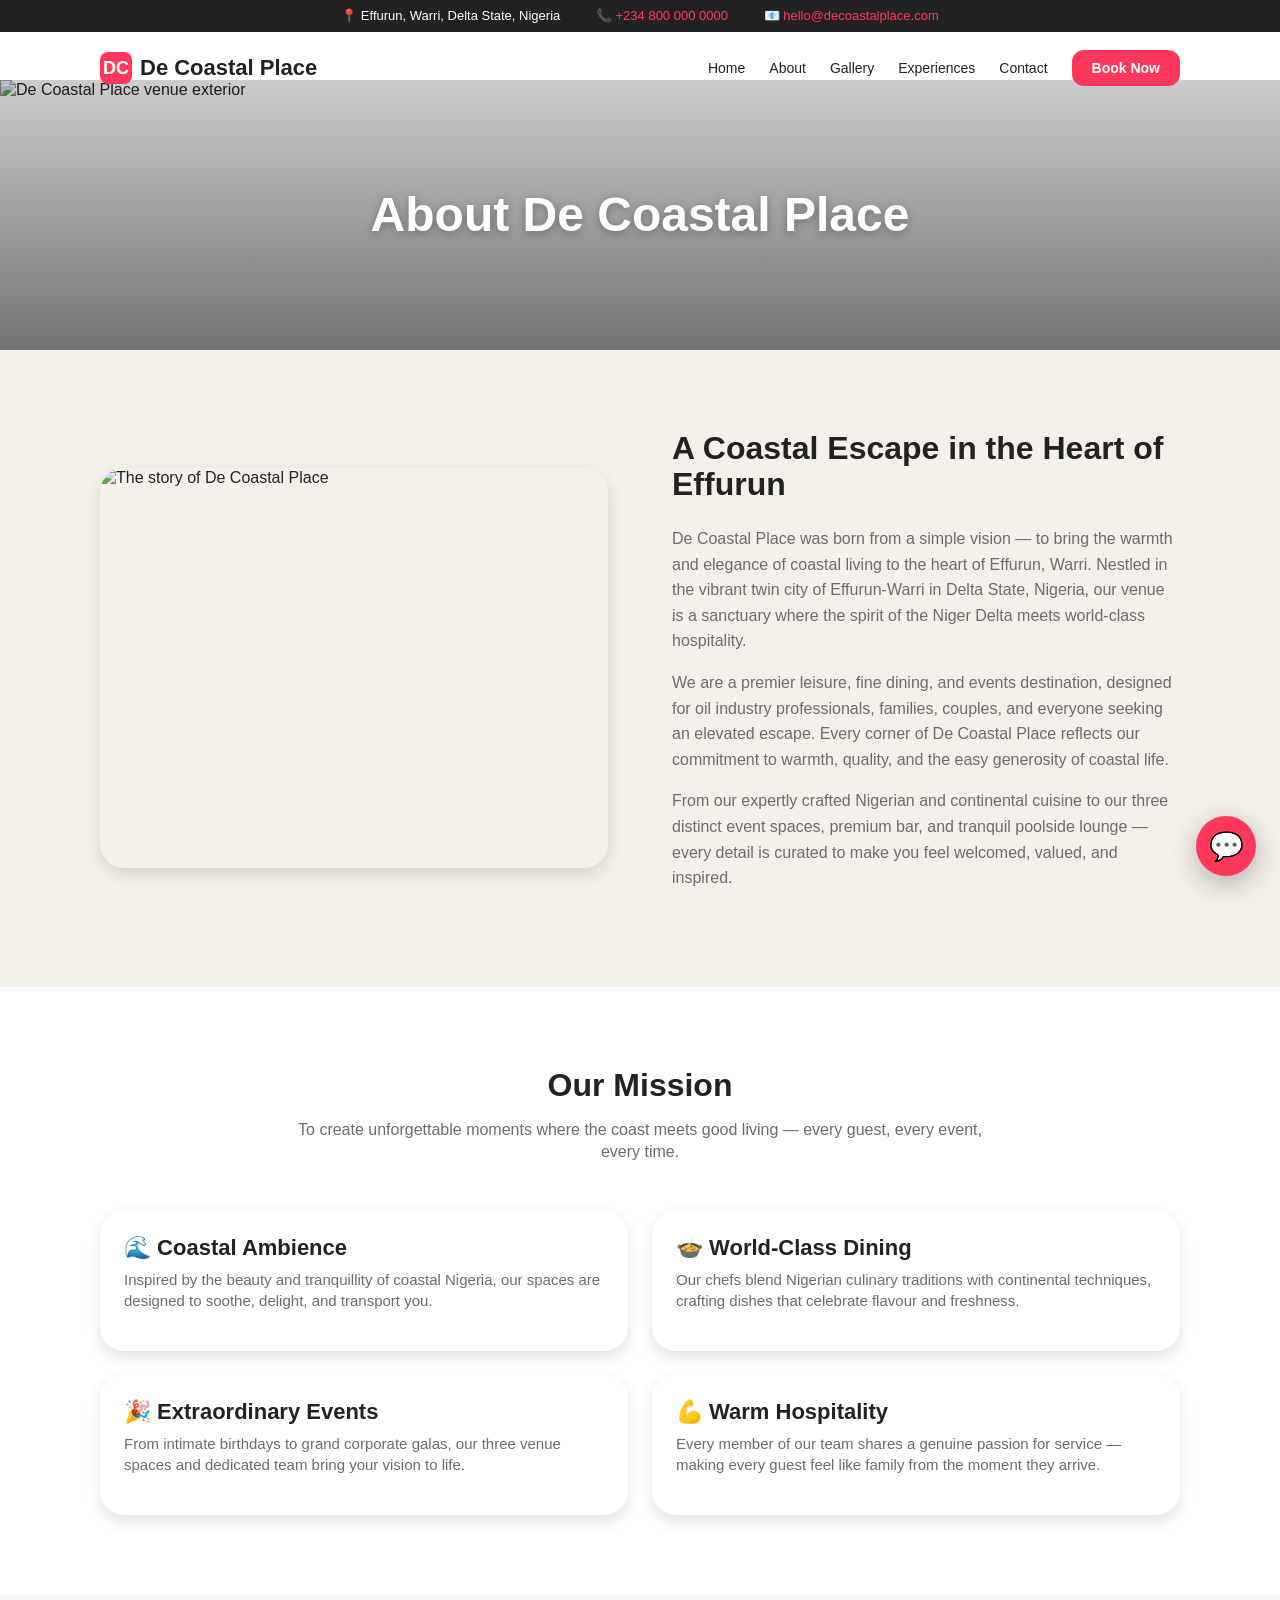
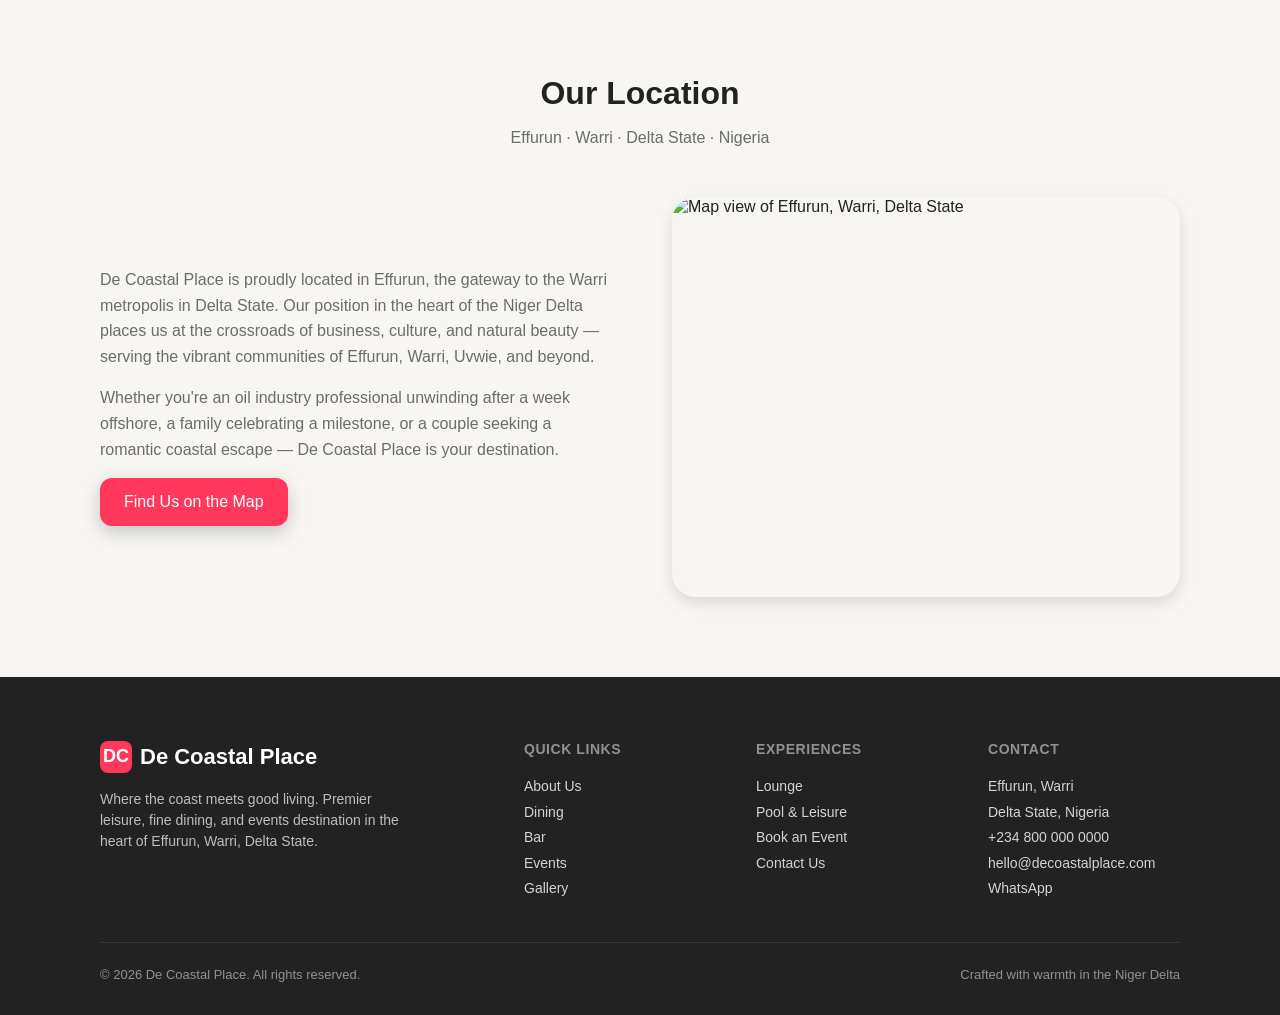
==== about.html @ 9b3f62c6 "Add De Coastal Place website" ====
<!DOCTYPE html>
<html lang="en">
<head>
  <meta charset="UTF-8">
  <meta name="viewport" content="width=device-width, initial-scale=1.0">
  <meta name="description" content="About De Coastal Place — A coastal escape in the heart of Effurun, Warri, Delta State, Nigeria. Premier leisure, fine dining, and events destination.">
  <title>About Us — De Coastal Place</title>
  <link rel="stylesheet" href="style.css">
</head>
<body>

  <!-- Top Contact Banner -->
  <div class="top-banner">
    <span>&#x1F4CD; Effurun, Warri, Delta State, Nigeria</span>
    <span>&#x1F4DE; <a href="tel:+2348000000000">+234 800 000 0000</a></span>
    <span>&#x1F4E7; <a href="mailto:hello@decoastalplace.com">hello@decoastalplace.com</a></span>
  </div>

  <!-- Navbar -->
  <nav class="navbar" aria-label="Main navigation">
    <div class="container">
      <a href="index.html" class="nav-logo">
        <span class="nav-logo-icon">DC</span>
        De Coastal Place
      </a>
      <button class="mobile-toggle" aria-label="Toggle navigation menu" aria-expanded="false">&#x2630;</button>
      <ul class="nav-links">
        <li><a href="index.html">Home</a></li>
        <li><a href="about.html" aria-current="page">About</a></li>
        <li><a href="gallery.html">Gallery</a></li>
        <li><a href="experiences.html">Experiences</a></li>
        <li><a href="contact.html">Contact</a></li>
        <li><a href="booking.html" class="nav-cta">Book Now</a></li>
      </ul>
    </div>
  </nav>

  <!-- Hero -->
  <section class="hero-inner" aria-label="About hero">
    <img src="images/about-hero.jpg" alt="De Coastal Place venue exterior" loading="lazy">
    <div class="hero-overlay">
      <h1 class="page-title">About De Coastal Place</h1>
    </div>
  </section>

  <!-- Story Section -->
  <section class="section section-hapuna">
    <div class="container">
      <div class="about-story">
        <div class="about-story-image">
          <img src="images/about-story.jpg" alt="The story of De Coastal Place" loading="lazy">
        </div>
        <div class="about-story-content">
          <h2 class="section-title">A Coastal Escape in the Heart of Effurun</h2>
          <p>De Coastal Place was born from a simple vision — to bring the warmth and elegance of coastal living to the heart of Effurun, Warri. Nestled in the vibrant twin city of Effurun-Warri in Delta State, Nigeria, our venue is a sanctuary where the spirit of the Niger Delta meets world-class hospitality.</p>
          <p>We are a premier leisure, fine dining, and events destination, designed for oil industry professionals, families, couples, and everyone seeking an elevated escape. Every corner of De Coastal Place reflects our commitment to warmth, quality, and the easy generosity of coastal life.</p>
          <p>From our expertly crafted Nigerian and continental cuisine to our three distinct event spaces, premium bar, and tranquil poolside lounge — every detail is curated to make you feel welcomed, valued, and inspired.</p>
        </div>
      </div>
    </div>
  </section>

  <!-- Mission Section -->
  <section class="section section-white">
    <div class="container">
      <div class="section-header">
        <h2 class="section-title">Our Mission</h2>
        <p class="subtitle">To create unforgettable moments where the coast meets good living — every guest, every event, every time.</p>
      </div>
      <div class="card-grid-2">
        <article class="card">
          <div class="card-body">
            <h3 class="card-title">&#x1F30A; Coastal Ambience</h3>
            <p>Inspired by the beauty and tranquillity of coastal Nigeria, our spaces are designed to soothe, delight, and transport you.</p>
          </div>
        </article>
        <article class="card">
          <div class="card-body">
            <h3 class="card-title">&#x1F372; World-Class Dining</h3>
            <p>Our chefs blend Nigerian culinary traditions with continental techniques, crafting dishes that celebrate flavour and freshness.</p>
          </div>
        </article>
        <article class="card">
          <div class="card-body">
            <h3 class="card-title">&#x1F389; Extraordinary Events</h3>
            <p>From intimate birthdays to grand corporate galas, our three venue spaces and dedicated team bring your vision to life.</p>
          </div>
        </article>
        <article class="card">
          <div class="card-body">
            <h3 class="card-title">&#x1F4AA; Warm Hospitality</h3>
            <p>Every member of our team shares a genuine passion for service — making every guest feel like family from the moment they arrive.</p>
          </div>
        </article>
      </div>
    </div>
  </section>

  <!-- Location Section -->
  <section class="section section-warm">
    <div class="container">
      <div class="section-header">
        <h2 class="section-title">Our Location</h2>
        <p class="subtitle">Effurun · Warri · Delta State · Nigeria</p>
      </div>
      <div class="about-story" style="grid-template-columns:1fr 1fr;">
        <div class="about-story-content">
          <p>De Coastal Place is proudly located in Effurun, the gateway to the Warri metropolis in Delta State. Our position in the heart of the Niger Delta places us at the crossroads of business, culture, and natural beauty — serving the vibrant communities of Effurun, Warri, Uvwie, and beyond.</p>
          <p>Whether you're an oil industry professional unwinding after a week offshore, a family celebrating a milestone, or a couple seeking a romantic coastal escape — De Coastal Place is your destination.</p>
          <a href="contact.html" class="button-primary">Find Us on the Map</a>
        </div>
        <div class="about-story-image">
          <img src="images/location.jpg" alt="Map view of Effurun, Warri, Delta State" loading="lazy">
        </div>
      </div>
    </div>
  </section>

  <!-- WhatsApp Floating Button -->
  <a href="https://wa.me/2348000000000?text=Hello%20De%20Coastal%20Place!%20I%27d%20like%20to%20make%20an%20enquiry." class="whatsapp-float" target="_blank" rel="noopener noreferrer" aria-label="Contact us on WhatsApp">
    &#x1F4AC;
  </a>

  <!-- Footer -->
  <footer class="footer" aria-label="Site footer">
    <div class="container">
      <div class="footer-grid">
        <div class="footer-brand">
          <div class="nav-logo">
            <span class="nav-logo-icon">DC</span>
            De Coastal Place
          </div>
          <p>Where the coast meets good living. Premier leisure, fine dining, and events destination in the heart of Effurun, Warri, Delta State.</p>
        </div>
        <div class="footer-links">
          <h4>Quick Links</h4>
          <a href="about.html">About Us</a>
          <a href="dining.html">Dining</a>
          <a href="bar.html">Bar</a>
          <a href="events.html">Events</a>
          <a href="gallery.html">Gallery</a>
        </div>
        <div class="footer-links">
          <h4>Experiences</h4>
          <a href="lounge.html">Lounge</a>
          <a href="pool.html">Pool & Leisure</a>
          <a href="booking.html">Book an Event</a>
          <a href="contact.html">Contact Us</a>
        </div>
        <div class="footer-links">
          <h4>Contact</h4>
          <a href="https://maps.google.com/?q=Effurun+Warri+Delta+State+Nigeria" target="_blank" rel="noopener noreferrer">Effurun, Warri</a>
          <a href="https://maps.google.com/?q=Delta+State+Nigeria" target="_blank" rel="noopener noreferrer">Delta State, Nigeria</a>
          <a href="tel:+2348000000000">+234 800 000 0000</a>
          <a href="mailto:hello@decoastalplace.com">hello@decoastalplace.com</a>
          <a href="https://wa.me/2348000000000" target="_blank" rel="noopener noreferrer">WhatsApp</a>
        </div>
      </div>
      <div class="footer-bottom">
        <p>&copy; 2026 De Coastal Place. All rights reserved.</p>
        <p>Crafted with warmth in the Niger Delta</p>
      </div>
    </div>
  </footer>

  <script src="script.js"></script>
</body>
</html>
---- style.css ----
/* ============================================================
   De Coastal Place — Shared Stylesheet
   Source of truth: DESIGN.md (Airbnb Design System)
   ============================================================ */

/* ----- Custom Properties (All DESIGN.md Tokens) ----- */
:root {
  /* Palette — Core Foundation */
  --palette-white: #FFFFFF;
  --palette-faint: #F7F7F7;
  --palette-capiz: #F7F6F2;
  --palette-hapuna: #F5F1EA;
  --palette-hof: #222222;

  /* Palette — Neutral Scale */
  --palette-grey0: #FFFFFF;
  --palette-grey100: #F7F7F7;
  --palette-grey200: #F2F2F2;
  --palette-grey300: #EBEBEB;
  --palette-grey400: #DDDDDD;
  --palette-grey500: #C1C1C1;
  --palette-grey600: #8C8C8C;
  --palette-grey700: #6C6C6C;
  --palette-grey800: #515151;
  --palette-grey900: #3F3F3F;
  --palette-grey1000: #222222;
  --palette-grey1100: #000000;

  /* Palette — Brand & Product Accent */
  --palette-rausch: #FF385C;
  --palette-product-rausch: #E00B41;
  --palette-rausch-start: #E61E4D;
  --palette-rausch-mid: #E31C5F;
  --palette-rausch-end: #D70466;
  --palette-plus: #92174D;
  --palette-luxe: #460479;

  /* Palette — Semantic Utility */
  --palette-blue600: #318CF7;
  --palette-mykonou5: #428BFF;
  --palette-ondo: #E07912;
  --palette-green600: #12A139;
  --palette-spruce: #008A05;
  --palette-arches: #C13515;

  /* Palette — Text Roles */
  --palette-text-primary: var(--palette-grey1000);
  --palette-text-secondary: var(--palette-grey700);

  /* Material / Glass Surfaces */
  --material-extra-thin: rgba(218,218,218,0.40);
  --material-thin: rgba(240,240,240,0.50);
  --material-regular: rgba(250,250,250,0.72);
  --material-thick: rgba(240,240,240,0.86);
  --material-extra-thick: rgba(255,255,255,0.925);

  /* Typography */
  --font-sans: 'Airbnb Cereal VF', 'Circular', -apple-system, BlinkMacSystemFont,
               'Roboto', 'Helvetica Neue', Arial, sans-serif;
  --font-mono: 'SF Mono', 'JetBrains Mono', 'Roboto Mono', Menlo, monospace;
  --tracking-normal: normal;
  --tracking-wide: 0.04em;

  /* Spacing — Micro */
  --spacing-micro2px: 2px;
  --spacing-micro4px: 4px;
  --spacing-micro8px: 8px;
  --spacing-micro12px: 12px;
  --spacing-micro16px: 16px;
  --spacing-micro24px: 24px;
  --spacing-micro32px: 32px;

  /* Spacing — Macro */
  --spacing-macro16px: 16px;
  --spacing-macro24px: 24px;
  --spacing-macro32px: 32px;
  --spacing-macro40px: 40px;
  --spacing-macro48px: 48px;
  --spacing-macro64px: 64px;
  --spacing-macro80px: 80px;

  /* Elevation / Shadows */
  --elevation-high: 0 8px 28px rgba(0, 0, 0, 0.28);
  --elevation-primary: 0 6px 20px rgba(0, 0, 0, 0.20);
  --elevation-secondary: 0 6px 16px rgba(0, 0, 0, 0.12);
  --elevation-tertiary: 0 2px 4px rgba(0, 0, 0, 0.18);
  --elevation-soft-border: 1px solid rgba(0, 0, 0, 0.04);

  /* Border Radii */
  --radius-sm: 8px;
  --radius-md: 12px;
  --radius-lg: 24px;
  --radius-pill: 999px;
}

/* ----- Reset & Base ----- */
*,
*::before,
*::after {
  margin: 0;
  padding: 0;
  box-sizing: border-box;
}

html {
  scroll-behavior: smooth;
  -webkit-font-smoothing: antialiased;
  -moz-osx-font-smoothing: grayscale;
}

body {
  font-family: var(--font-sans);
  font-size: 16px;
  font-weight: 400;
  line-height: 1.25;
  color: var(--palette-text-primary);
  background: var(--palette-white);
  padding-top: 80px;
}

img {
  max-width: 100%;
  height: auto;
  display: block;
}

a {
  color: inherit;
  text-decoration: none;
}

ul {
  list-style: none;
}

/* ----- Typography ----- */
.hero-display {
  font-size: 72px;
  font-weight: 600;
  line-height: 1.03;
  letter-spacing: 0;
  color: var(--palette-grey1000);
}

.large-display {
  font-size: 60px;
  font-weight: 600;
  line-height: 1.13;
  letter-spacing: 0;
  color: var(--palette-grey1000);
}

.page-title {
  font-size: 48px;
  font-weight: 600;
  line-height: 1.125;
  letter-spacing: 0;
  color: var(--palette-grey1000);
}

.section-title {
  font-size: 32px;
  font-weight: 600;
  line-height: 1.125;
  letter-spacing: 0;
  color: var(--palette-grey1000);
}

.card-title {
  font-size: 22px;
  font-weight: 600;
  line-height: 1.18;
  letter-spacing: 0;
  color: var(--palette-grey1000);
}

.title-medium {
  font-size: 18px;
  font-weight: 500;
  line-height: 1.33;
  letter-spacing: 0;
  color: var(--palette-grey1000);
}

.subtitle {
  font-size: 16px;
  font-weight: 400;
  line-height: 1.375;
  letter-spacing: 0;
  color: var(--palette-grey900);
}

.body-text {
  font-size: 16px;
  font-weight: 400;
  line-height: 1.25;
  letter-spacing: 0;
  color: var(--palette-text-primary);
}

.small-body {
  font-size: 14px;
  font-weight: 400;
  line-height: 1.125;
  letter-spacing: 0;
  color: var(--palette-text-secondary);
}

.caption {
  font-size: 12px;
  font-weight: 400;
  line-height: 1;
  letter-spacing: 0;
  color: var(--palette-grey600);
}

.label {
  font-size: 14px;
  font-weight: 600;
  line-height: 1.125;
  letter-spacing: var(--tracking-wide);
  color: var(--palette-grey1000);
}

/* ----- Container ----- */
.container {
  max-width: 1128px;
  margin: 0 auto;
  padding: 0 var(--spacing-macro24px);
}

/* ----- Top Contact Banner ----- */
.top-banner {
  position: fixed;
  top: 0;
  left: 0;
  right: 0;
  z-index: 1001;
  background: var(--palette-hof);
  color: var(--palette-white);
  font-size: 13px;
  padding: 8px 0;
  text-align: center;
}

.top-banner a {
  color: var(--palette-rausch);
  font-weight: 500;
}

.top-banner span {
  margin: 0 var(--spacing-micro16px);
}

/* ----- Floating Navbar ----- */
.navbar {
  position: fixed;
  top: 36px;
  left: 0;
  right: 0;
  z-index: 1000;
  padding: var(--spacing-micro16px) 0;
  transition: background 0.3s ease, box-shadow 0.3s ease;
}

.navbar.scrolled {
  background: var(--material-extra-thick);
  backdrop-filter: blur(16px) saturate(1.6);
  -webkit-backdrop-filter: blur(16px) saturate(1.6);
  box-shadow: var(--elevation-high);
  border-bottom: var(--elevation-soft-border);
}

.navbar .container {
  display: flex;
  align-items: center;
  justify-content: space-between;
}

.nav-logo {
  font-size: 22px;
  font-weight: 600;
  color: var(--palette-hof);
  display: flex;
  align-items: center;
  gap: var(--spacing-micro8px);
}

.nav-logo-icon {
  width: 32px;
  height: 32px;
  background: var(--palette-rausch);
  border-radius: var(--radius-sm);
  display: flex;
  align-items: center;
  justify-content: center;
  color: var(--palette-white);
  font-size: 18px;
  font-weight: 700;
}

.nav-links {
  display: flex;
  align-items: center;
  gap: var(--spacing-micro24px);
}

.nav-links a {
  font-size: 14px;
  font-weight: 500;
  color: var(--palette-text-primary);
  transition: color 0.2s ease;
  position: relative;
}

.nav-links a::after {
  content: '';
  position: absolute;
  bottom: -4px;
  left: 0;
  width: 0;
  height: 2px;
  background: var(--palette-rausch);
  transition: width 0.2s ease;
}

.nav-links a:hover {
  color: var(--palette-rausch);
}

.nav-links a:hover::after {
  width: 100%;
}

.nav-cta {
  background: var(--palette-rausch) !important;
  color: var(--palette-white) !important;
  padding: 10px 20px;
  border-radius: var(--radius-md);
  font-weight: 600 !important;
  transition: background 0.2s ease, transform 0.1s ease !important;
}

.nav-cta:hover {
  background: var(--palette-product-rausch) !important;
  transform: scale(0.98);
}

.nav-cta::after {
  display: none !important;
}

.mobile-toggle {
  display: none;
  background: none;
  border: none;
  font-size: 28px;
  color: var(--palette-hof);
  cursor: pointer;
  padding: var(--spacing-micro8px);
}

/* ----- Buttons ----- */
.button-primary {
  display: inline-flex;
  align-items: center;
  justify-content: center;
  background: var(--palette-rausch);
  color: var(--palette-white);
  border: none;
  border-radius: var(--radius-md);
  min-height: 48px;
  padding: 14px 24px;
  font-size: 16px;
  font-weight: 500;
  font-family: var(--font-sans);
  cursor: pointer;
  box-shadow: var(--elevation-primary);
  transition: transform 100ms ease, box-shadow 200ms ease, background 200ms ease;
  text-align: center;
}

.button-primary:hover {
  background: var(--palette-product-rausch);
  box-shadow: var(--elevation-high);
}

.button-primary:active {
  transform: scale(0.98);
}

.button-primary:focus-visible {
  outline: none;
  box-shadow: 0 0 0 2px var(--palette-white), 0 0 0 4px var(--palette-hof);
}

.button-secondary {
  display: inline-flex;
  align-items: center;
  justify-content: center;
  background: var(--palette-white);
  color: var(--palette-hof);
  border: 1px solid var(--palette-grey400);
  border-radius: var(--radius-md);
  min-height: 48px;
  padding: 14px 24px;
  font-size: 16px;
  font-weight: 500;
  font-family: var(--font-sans);
  cursor: pointer;
  transition: background 0.2s ease, border-color 0.2s ease;
  text-align: center;
}

.button-secondary:hover {
  background: var(--palette-faint);
  border-color: var(--palette-hof);
}

/* ----- Hero Section (Home) ----- */
.hero-home {
  position: relative;
  width: 100%;
  height: 100vh;
  overflow: hidden;
}

.hero-video {
  position: absolute;
  top: 0;
  left: 0;
  width: 100%;
  height: 100%;
  object-fit: cover;
}

.hero-slider {
  position: absolute;
  top: 0;
  left: 0;
  width: 100%;
  height: 100%;
}

.hero-slide {
  position: absolute;
  top: 0;
  left: 0;
  width: 100%;
  height: 100%;
  background-size: cover;
  background-position: center;
  opacity: 0;
  transition: opacity 1.5s ease, transform 8s ease;
  transform: scale(1);
}

.hero-slide.active {
  opacity: 1;
  transform: scale(1.05);
}

.hero-overlay {
  position: absolute;
  top: 0;
  left: 0;
  width: 100%;
  height: 100%;
  background: linear-gradient(
    to bottom,
    rgba(0, 0, 0, 0.15) 0%,
    rgba(0, 0, 0, 0.45) 100%
  );
  display: flex;
  flex-direction: column;
  align-items: center;
  justify-content: center;
  text-align: center;
  padding: var(--spacing-macro48px);
}

.hero-overlay .hero-display {
  color: var(--palette-white);
  max-width: 900px;
  margin-bottom: var(--spacing-macro24px);
  text-shadow: 0 2px 8px rgba(0, 0, 0, 0.3);
}

.hero-overlay .subtitle {
  color: rgba(255, 255, 255, 0.9);
  font-size: 20px;
  margin-bottom: var(--spacing-macro40px);
  max-width: 600px;
}

.hero-buttons {
  display: flex;
  gap: var(--spacing-micro16px);
  flex-wrap: wrap;
  justify-content: center;
}

/* ----- Inner Page Hero ----- */
.hero-inner {
  position: relative;
  width: 100%;
  height: 30vh;
  min-height: 240px;
  overflow: hidden;
  display: flex;
  align-items: center;
  justify-content: center;
}

.hero-inner img {
  position: absolute;
  top: 0;
  left: 0;
  width: 100%;
  height: 100%;
  object-fit: cover;
}

.hero-inner .hero-overlay {
  background: linear-gradient(
    to bottom,
    rgba(0, 0, 0, 0.2) 0%,
    rgba(0, 0, 0, 0.55) 100%
  );
}

.hero-inner .page-title {
  color: var(--palette-white);
  text-shadow: 0 2px 8px rgba(0, 0, 0, 0.3);
}

/* ----- Section ----- */
.section {
  padding: var(--spacing-macro80px) 0;
}

.section-warm {
  background: var(--palette-capiz);
}

.section-hapuna {
  background: var(--palette-hapuna);
}

.section-white {
  background: var(--palette-white);
}

.section-header {
  text-align: center;
  max-width: 720px;
  margin: 0 auto var(--spacing-macro48px);
}

.section-header .subtitle {
  margin-top: var(--spacing-micro16px);
  color: var(--palette-text-secondary);
}

/* ----- Stats Bar ----- */
.stats-bar {
  background: var(--palette-capiz);
  padding: var(--spacing-macro48px) 0;
}

.stats-grid {
  display: grid;
  grid-template-columns: repeat(4, 1fr);
  gap: var(--spacing-macro32px);
  text-align: center;
}

.stat-item {
  padding: var(--spacing-micro24px);
}

.stat-number {
  font-size: 42px;
  font-weight: 600;
  color: var(--palette-rausch);
  line-height: 1.1;
  margin-bottom: var(--spacing-micro8px);
}

.stat-label {
  font-size: 15px;
  color: var(--palette-text-secondary);
  font-weight: 400;
}

/* ----- Cards ----- */
.card {
  background: var(--palette-white);
  border-radius: var(--radius-lg);
  overflow: hidden;
  box-shadow: var(--elevation-secondary);
  transition: transform 0.3s ease, box-shadow 0.3s ease;
}

.card:hover {
  transform: translateY(-4px);
  box-shadow: var(--elevation-high);
}

.card-media {
  width: 100%;
  aspect-ratio: 16 / 10;
  object-fit: cover;
  border-radius: var(--radius-lg);
}

.card-body {
  padding: var(--spacing-micro24px);
}

.card-body .card-title {
  margin-bottom: var(--spacing-micro8px);
}

.card-body p {
  color: var(--palette-text-secondary);
  font-size: 15px;
  line-height: 1.4;
  margin-bottom: var(--spacing-micro16px);
}

/* ----- Card Grid ----- */
.card-grid {
  display: grid;
  grid-template-columns: repeat(3, 1fr);
  gap: var(--spacing-macro24px);
}

.card-grid-2 {
  display: grid;
  grid-template-columns: repeat(2, 1fr);
  gap: var(--spacing-macro24px);
}

/* ----- Inputs ----- */
.input {
  background: var(--palette-white);
  color: var(--palette-hof);
  border: 1px solid var(--palette-grey400);
  border-radius: var(--radius-md);
  padding: 14px 16px;
  font-size: 16px;
  font-family: var(--font-sans);
  width: 100%;
  transition: border-color 0.2s ease, box-shadow 0.2s ease;
}

.input:focus {
  outline: none;
  border-color: var(--palette-hof);
  box-shadow: 0 0 0 1px var(--palette-hof);
}

.input::placeholder {
  color: var(--palette-grey600);
}

textarea.input {
  min-height: 120px;
  resize: vertical;
}

/* ----- Search Shell ----- */
.search-shell {
  background: var(--material-extra-thick);
  backdrop-filter: blur(16px) saturate(1.6);
  -webkit-backdrop-filter: blur(16px) saturate(1.6);
  border-radius: var(--radius-pill);
  box-shadow: var(--elevation-high);
  border: var(--elevation-soft-border);
  padding: var(--spacing-micro8px);
  display: inline-flex;
  align-items: center;
}

.search-chip {
  border-radius: var(--radius-pill);
  padding: 12px 16px;
  font-size: 14px;
  font-weight: 500;
  color: var(--palette-text-primary);
  cursor: pointer;
  transition: background 0.2s ease;
}

.search-chip:hover {
  background: var(--palette-grey100);
}

/* ----- WhatsApp Floating Button ----- */
.whatsapp-float {
  position: fixed;
  bottom: 24px;
  right: 24px;
  z-index: 999;
  background: var(--palette-rausch);
  color: var(--palette-white);
  width: 60px;
  height: 60px;
  border-radius: var(--radius-pill);
  display: flex;
  align-items: center;
  justify-content: center;
  box-shadow: var(--elevation-high);
  transition: transform 0.2s ease, background 0.2s ease;
  font-size: 28px;
}

.whatsapp-float:hover {
  background: var(--palette-product-rausch);
  transform: scale(1.05);
}

/* ----- Footer ----- */
.footer {
  background: var(--palette-hof);
  color: var(--palette-white);
  padding: var(--spacing-macro64px) 0 var(--spacing-macro32px);
}

.footer-grid {
  display: grid;
  grid-template-columns: 2fr 1fr 1fr 1fr;
  gap: var(--spacing-macro40px);
  margin-bottom: var(--spacing-macro40px);
}

.footer-brand .nav-logo {
  color: var(--palette-white);
  margin-bottom: var(--spacing-micro16px);
}

.footer-brand p {
  color: rgba(255, 255, 255, 0.7);
  font-size: 14px;
  line-height: 1.5;
  max-width: 320px;
}

.footer h4 {
  font-size: 14px;
  font-weight: 600;
  letter-spacing: var(--tracking-wide);
  text-transform: uppercase;
  margin-bottom: var(--spacing-micro16px);
  color: rgba(255, 255, 255, 0.5);
}

.footer-links a {
  display: block;
  color: rgba(255, 255, 255, 0.8);
  font-size: 14px;
  padding: 4px 0;
  transition: color 0.2s ease;
}

.footer-links a:hover {
  color: var(--palette-rausch);
}

.footer-bottom {
  border-top: 1px solid rgba(255, 255, 255, 0.1);
  padding-top: var(--spacing-macro24px);
  display: flex;
  justify-content: space-between;
  align-items: center;
  flex-wrap: wrap;
  gap: var(--spacing-micro16px);
}

.footer-bottom p {
  font-size: 13px;
  color: rgba(255, 255, 255, 0.5);
}

.footer-bottom a {
  color: rgba(255, 255, 255, 0.6);
  font-size: 13px;
  transition: color 0.2s ease;
}

.footer-bottom a:hover {
  color: var(--palette-rausch);
}

/* ----- About Page Specific ----- */
.about-story {
  display: grid;
  grid-template-columns: 1fr 1fr;
  gap: var(--spacing-macro64px);
  align-items: center;
}

.about-story-image {
  border-radius: var(--radius-lg);
  overflow: hidden;
  box-shadow: var(--elevation-secondary);
}

.about-story-image img {
  width: 100%;
  height: 400px;
  object-fit: cover;
}

.about-story-content .section-title {
  margin-bottom: var(--spacing-micro24px);
}

.about-story-content p {
  color: var(--palette-text-secondary);
  font-size: 16px;
  line-height: 1.6;
  margin-bottom: var(--spacing-micro16px);
}

/* ----- Sub Nav for Inner Pages ----- */
.sub-nav {
  background: var(--palette-white);
  border-bottom: 1px solid var(--palette-grey300);
  padding: var(--spacing-micro16px) 0;
}

.sub-nav-links {
  display: flex;
  gap: var(--spacing-micro24px);
  justify-content: center;
  flex-wrap: wrap;
}

.sub-nav-links a {
  font-size: 14px;
  font-weight: 500;
  color: var(--palette-text-secondary);
  padding: 4px 0;
  border-bottom: 2px solid transparent;
  transition: color 0.2s ease, border-color 0.2s ease;
}

.sub-nav-links a:hover,
.sub-nav-links a.active {
  color: var(--palette-hof);
  border-bottom-color: var(--palette-rausch);
}

/* ----- Contact Page ----- */
.contact-grid {
  display: grid;
  grid-template-columns: 1fr 1fr;
  gap: var(--spacing-macro64px);
  align-items: start;
}

.contact-form-section .section-title {
  margin-bottom: var(--spacing-micro8px);
}

.contact-form-section .subtitle {
  margin-bottom: var(--spacing-macro32px);
  display: block;
}

.contact-form {
  display: flex;
  flex-direction: column;
  gap: var(--spacing-micro16px);
}

.contact-form .input-group {
  display: flex;
  flex-direction: column;
  gap: var(--spacing-micro8px);
}

.contact-form .input-group label {
  font-size: 14px;
  font-weight: 500;
  color: var(--palette-hof);
}

.contact-form .button-primary {
  width: 100%;
  margin-top: var(--spacing-micro8px);
}

.venue-info {
  background: var(--palette-capiz);
  border-radius: var(--radius-lg);
  padding: var(--spacing-macro40px);
}

.venue-info h3 {
  margin-bottom: var(--spacing-micro24px);
}

.venue-info-item {
  display: flex;
  gap: var(--spacing-micro16px);
  margin-bottom: var(--spacing-micro24px);
  align-items: flex-start;
}

.venue-info-icon {
  width: 44px;
  height: 44px;
  min-width: 44px;
  background: var(--palette-white);
  border-radius: var(--radius-md);
  display: flex;
  align-items: center;
  justify-content: center;
  font-size: 18px;
  box-shadow: var(--elevation-tertiary);
}

.venue-info-text h4 {
  font-size: 16px;
  font-weight: 600;
  color: var(--palette-hof);
  margin-bottom: var(--spacing-micro4px);
}

.venue-info-text p {
  font-size: 14px;
  color: var(--palette-text-secondary);
  line-height: 1.4;
}

.whatsapp-pill {
  display: inline-flex;
  align-items: center;
  justify-content: center;
  gap: var(--spacing-micro8px);
  background: var(--palette-rausch);
  color: var(--palette-white);
  border: none;
  border-radius: var(--radius-pill);
  min-height: 48px;
  padding: 14px 28px;
  font-size: 16px;
  font-weight: 500;
  font-family: var(--font-sans);
  cursor: pointer;
  box-shadow: var(--elevation-primary);
  transition: transform 100ms ease, box-shadow 200ms ease, background 200ms ease;
  text-align: center;
  text-decoration: none;
  width: 100%;
}

.whatsapp-pill:hover {
  background: var(--palette-product-rausch);
  box-shadow: var(--elevation-high);
  transform: scale(1.02);
  color: var(--palette-white);
}

.map-embed {
  width: 100%;
  border-radius: var(--radius-lg);
  box-shadow: var(--elevation-secondary);
  border: none;
  margin-top: var(--spacing-macro24px);
}

/* ----- Responsive ----- */
@media (max-width: 743px) {
  .top-banner {
    display: none;
  }

  .navbar {
    top: 0;
    background: var(--material-extra-thick);
    backdrop-filter: blur(16px) saturate(1.6);
    box-shadow: var(--elevation-high);
  }

  body {
    padding-top: 64px;
  }

  .nav-links {
    display: none;
    position: absolute;
    top: 100%;
    left: 0;
    right: 0;
    background: var(--material-extra-thick);
    backdrop-filter: blur(16px) saturate(1.6);
    flex-direction: column;
    padding: var(--spacing-micro24px);
    box-shadow: var(--elevation-high);
    border-radius: 0 0 var(--radius-lg) var(--radius-lg);
    gap: var(--spacing-micro16px);
  }

  .nav-links.open {
    display: flex;
  }

  .mobile-toggle {
    display: block;
  }

  .hero-overlay .hero-display {
    font-size: 42px;
  }

  .hero-overlay .subtitle {
    font-size: 16px;
  }

  .stats-grid {
    grid-template-columns: repeat(2, 1fr);
    gap: var(--spacing-macro16px);
  }

  .card-grid {
    grid-template-columns: 1fr;
  }

  .card-grid-2 {
    grid-template-columns: 1fr;
  }

  .about-story {
    grid-template-columns: 1fr;
    gap: var(--spacing-macro32px);
  }

  .footer-grid {
    grid-template-columns: 1fr 1fr;
    gap: var(--spacing-macro24px);
  }

  .footer-bottom {
    flex-direction: column;
    text-align: center;
  }

  .hero-inner {
    height: 25vh;
    min-height: 200px;
  }

  .hero-inner .page-title {
    font-size: 32px;
  }

  .contact-grid {
    grid-template-columns: 1fr;
    gap: var(--spacing-macro32px);
  }

  .venue-info {
    padding: var(--spacing-macro24px);
  }
}

@media (min-width: 744px) and (max-width: 1127px) {
  .card-grid {
    grid-template-columns: repeat(2, 1fr);
  }

  .footer-grid {
    grid-template-columns: 1fr 1fr;
  }

  .about-story {
    grid-template-columns: 1fr;
    gap: var(--spacing-macro40px);
  }
}
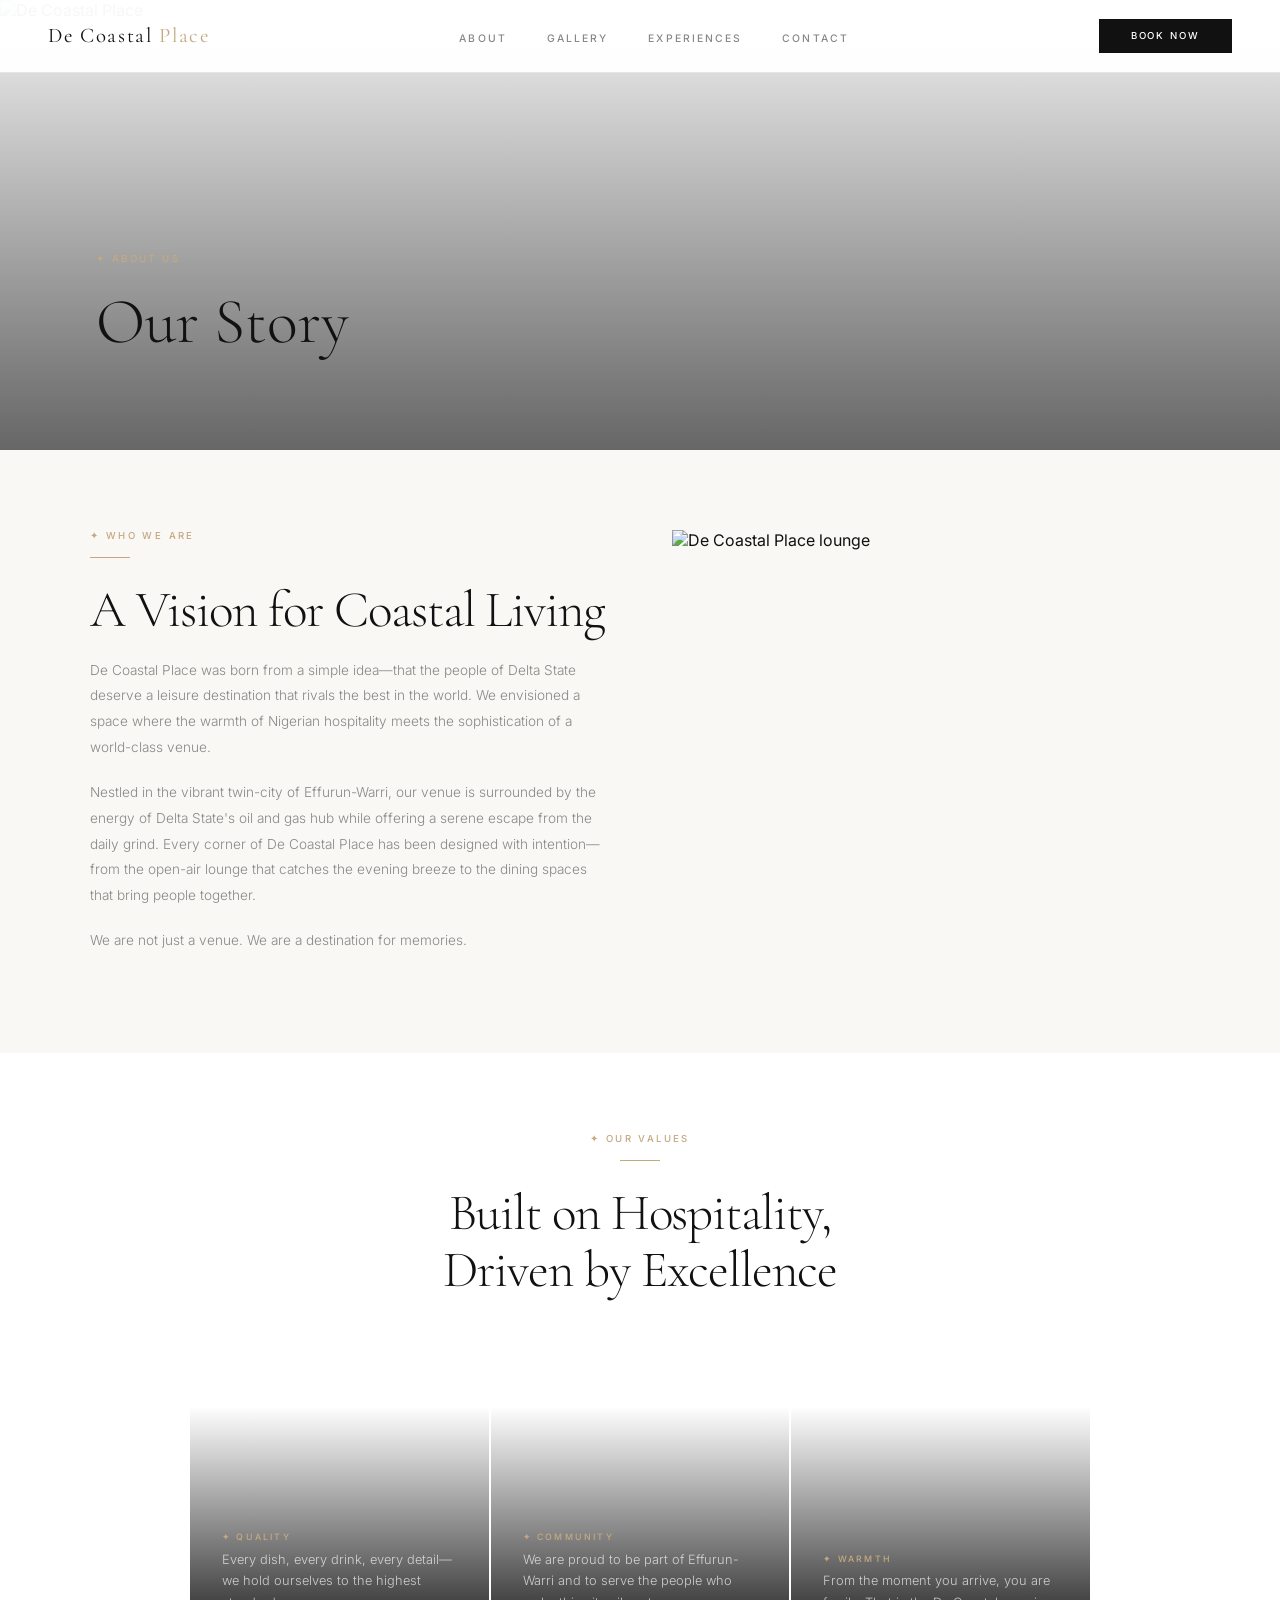
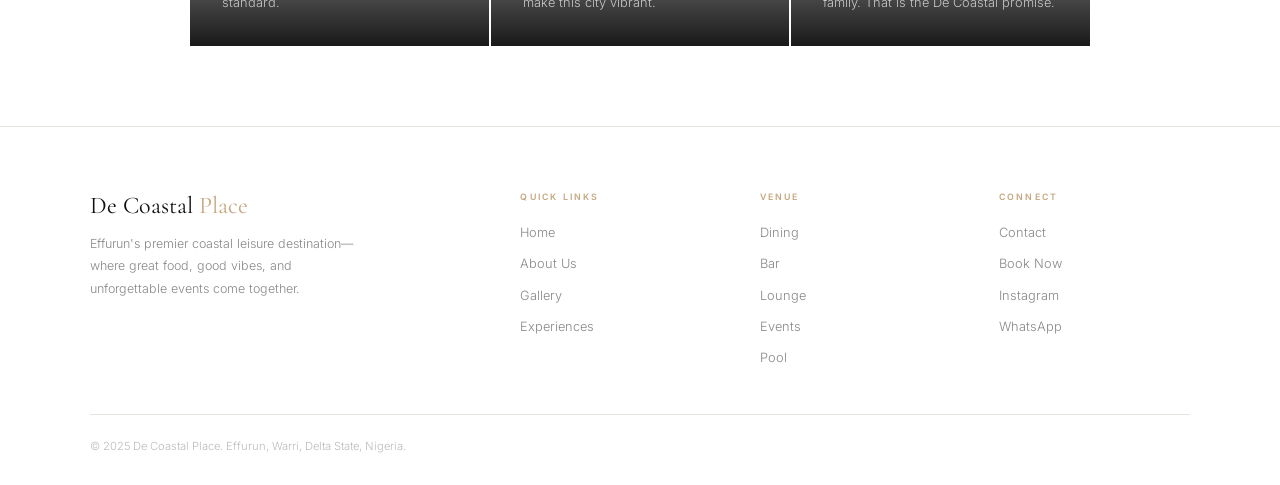
==== commit 4012ea02: "Complete rebuild — 5-star luxury hotel design: Cormorant Garamond serif, Inter labels, #C5A880 gold," ====
--- a/about.html
+++ b/about.html
@@ -3,166 +3,122 @@
 <head>
   <meta charset="UTF-8">
   <meta name="viewport" content="width=device-width, initial-scale=1.0">
-  <meta name="description" content="About De Coastal Place — A coastal escape in the heart of Effurun, Warri, Delta State, Nigeria. Premier leisure, fine dining, and events destination.">
+  <meta name="description" content="Learn about De Coastal Place — Effurun, Warri. Our story, our vision, and the team behind Delta State's premier coastal leisure destination.">
   <title>About Us — De Coastal Place</title>
+  <link href="https://fonts.googleapis.com/css2?family=Cormorant+Garamond:ital,wght@0,300;0,400;0,500;1,300;1,400&family=Inter:wght@300;400;500;600&display=swap" rel="stylesheet">
   <link rel="stylesheet" href="style.css">
 </head>
 <body>
 
-  <!-- Top Contact Banner -->
-  <div class="top-banner">
-    <span>&#x1F4CD; Effurun, Warri, Delta State, Nigeria</span>
-    <span>&#x1F4DE; <a href="tel:+2348000000000">+234 800 000 0000</a></span>
-    <span>&#x1F4E7; <a href="mailto:hello@decoastalplace.com">hello@decoastalplace.com</a></span>
+<nav>
+  <a href="index.html" class="nav-logo">De Coastal<span> Place</span></a>
+  <ul class="nav-links">
+    <li><a href="about.html">About</a></li>
+    <li><a href="gallery.html">Gallery</a></li>
+    <li><a href="experiences.html">Experiences</a></li>
+    <li><a href="contact.html">Contact</a></li>
+  </ul>
+  <a href="booking.html" class="nav-cta">Book Now</a>
+  <button class="mobile-toggle" aria-label="Toggle menu" aria-expanded="false">
+    <span></span><span></span><span></span>
+  </button>
+</nav>
+
+<section class="page-hero">
+  <div class="hero-bg"><img src="images/about-hero.jpg" alt="De Coastal Place"></div>
+  <div class="hero-overlay"></div>
+  <div class="hero-content">
+    <span class="hero-label">&#x2726; About Us</span>
+    <h1>Our Story</h1>
   </div>
+</section>
 
-  <!-- Navbar -->
-  <nav class="navbar" aria-label="Main navigation">
-    <div class="container">
-      <a href="index.html" class="nav-logo">
-        <span class="nav-logo-icon">DC</span>
-        De Coastal Place
-      </a>
-      <button class="mobile-toggle" aria-label="Toggle navigation menu" aria-expanded="false">&#x2630;</button>
-      <ul class="nav-links">
+<section class="content-section warm">
+  <div class="content-grid">
+    <div>
+      <span class="section-label">&#x2726; Who We Are</span>
+      <div class="gold-divider"></div>
+      <h2 class="section-title">A Vision for Coastal Living</h2>
+      <div class="content-body">
+        <p>De Coastal Place was born from a simple idea&mdash;that the people of Delta State deserve a leisure destination that rivals the best in the world. We envisioned a space where the warmth of Nigerian hospitality meets the sophistication of a world-class venue.</p>
+        <p>Nestled in the vibrant twin-city of Effurun-Warri, our venue is surrounded by the energy of Delta State's oil and gas hub while offering a serene escape from the daily grind. Every corner of De Coastal Place has been designed with intention&mdash;from the open-air lounge that catches the evening breeze to the dining spaces that bring people together.</p>
+        <p>We are not just a venue. We are a destination for memories.</p>
+      </div>
+    </div>
+    <div style="height:400px;">
+      <img src="images/lounge.jpg" alt="De Coastal Place lounge" style="width:100%;height:100%;object-fit:cover;">
+    </div>
+  </div>
+</section>
+
+<section class="content-section">
+  <div class="inner" style="text-align:center; max-width: 700px;">
+    <span class="section-label">&#x2726; Our Values</span>
+    <div class="gold-divider" style="margin:0 auto 1.5rem;"></div>
+    <h2 class="section-title">Built on Hospitality,<br>Driven by Excellence</h2>
+  </div>
+  <div class="exp-grid" style="margin-top: 3rem; max-width: 900px; margin-left: auto; margin-right: auto;">
+    <div class="exp-card" style="height:300px;">
+      <div class="exp-card-overlay" style="background: linear-gradient(180deg, transparent 20%, rgba(0,0,0,0.9) 100%);">
+        <span class="exp-card-label">&#x2726; Quality</span>
+        <p class="exp-card-desc" style="opacity:1;transform:none;">Every dish, every drink, every detail&mdash;we hold ourselves to the highest standard.</p>
+      </div>
+    </div>
+    <div class="exp-card" style="height:300px;">
+      <div class="exp-card-overlay" style="background: linear-gradient(180deg, transparent 20%, rgba(0,0,0,0.9) 100%);">
+        <span class="exp-card-label">&#x2726; Community</span>
+        <p class="exp-card-desc" style="opacity:1;transform:none;">We are proud to be part of Effurun-Warri and to serve the people who make this city vibrant.</p>
+      </div>
+    </div>
+    <div class="exp-card" style="height:300px;">
+      <div class="exp-card-overlay" style="background: linear-gradient(180deg, transparent 20%, rgba(0,0,0,0.9) 100%);">
+        <span class="exp-card-label">&#x2726; Warmth</span>
+        <p class="exp-card-desc" style="opacity:1;transform:none;">From the moment you arrive, you are family. That is the De Coastal promise.</p>
+      </div>
+    </div>
+  </div>
+</section>
+
+<footer>
+  <div class="footer-inner">
+    <div>
+      <div class="footer-brand">De Coastal<span> Place</span></div>
+      <p class="footer-tagline">Effurun's premier coastal leisure destination&mdash;where great food, good vibes, and unforgettable events come together.</p>
+    </div>
+    <div class="footer-col">
+      <h4>Quick Links</h4>
+      <ul>
         <li><a href="index.html">Home</a></li>
-        <li><a href="about.html" aria-current="page">About</a></li>
+        <li><a href="about.html">About Us</a></li>
         <li><a href="gallery.html">Gallery</a></li>
         <li><a href="experiences.html">Experiences</a></li>
-        <li><a href="contact.html">Contact</a></li>
-        <li><a href="booking.html" class="nav-cta">Book Now</a></li>
       </ul>
     </div>
-  </nav>
+    <div class="footer-col">
+      <h4>Venue</h4>
+      <ul>
+        <li><a href="dining.html">Dining</a></li>
+        <li><a href="bar.html">Bar</a></li>
+        <li><a href="lounge.html">Lounge</a></li>
+        <li><a href="events.html">Events</a></li>
+        <li><a href="pool.html">Pool</a></li>
+      </ul>
+    </div>
+    <div class="footer-col">
+      <h4>Connect</h4>
+      <ul>
+        <li><a href="contact.html">Contact</a></li>
+        <li><a href="booking.html">Book Now</a></li>
+        <li><a href="https://instagram.com/decoastalplace" target="_blank" rel="noopener noreferrer">Instagram</a></li>
+        <li><a href="https://wa.me/2340000000000" target="_blank" rel="noopener noreferrer">WhatsApp</a></li>
+      </ul>
+    </div>
+  </div>
+  <div class="footer-bottom">
+    <p>&copy; 2025 De Coastal Place. Effurun, Warri, Delta State, Nigeria.</p>
+  </div>
+</footer>
 
-  <!-- Hero -->
-  <section class="hero-inner" aria-label="About hero">
-    <img src="images/about-hero.jpg" alt="De Coastal Place venue exterior" loading="lazy">
-    <div class="hero-overlay">
-      <h1 class="page-title">About De Coastal Place</h1>
-    </div>
-  </section>
-
-  <!-- Story Section -->
-  <section class="section section-hapuna">
-    <div class="container">
-      <div class="about-story">
-        <div class="about-story-image">
-          <img src="images/about-story.jpg" alt="The story of De Coastal Place" loading="lazy">
-        </div>
-        <div class="about-story-content">
-          <h2 class="section-title">A Coastal Escape in the Heart of Effurun</h2>
-          <p>De Coastal Place was born from a simple vision — to bring the warmth and elegance of coastal living to the heart of Effurun, Warri. Nestled in the vibrant twin city of Effurun-Warri in Delta State, Nigeria, our venue is a sanctuary where the spirit of the Niger Delta meets world-class hospitality.</p>
-          <p>We are a premier leisure, fine dining, and events destination, designed for oil industry professionals, families, couples, and everyone seeking an elevated escape. Every corner of De Coastal Place reflects our commitment to warmth, quality, and the easy generosity of coastal life.</p>
-          <p>From our expertly crafted Nigerian and continental cuisine to our three distinct event spaces, premium bar, and tranquil poolside lounge — every detail is curated to make you feel welcomed, valued, and inspired.</p>
-        </div>
-      </div>
-    </div>
-  </section>
-
-  <!-- Mission Section -->
-  <section class="section section-white">
-    <div class="container">
-      <div class="section-header">
-        <h2 class="section-title">Our Mission</h2>
-        <p class="subtitle">To create unforgettable moments where the coast meets good living — every guest, every event, every time.</p>
-      </div>
-      <div class="card-grid-2">
-        <article class="card">
-          <div class="card-body">
-            <h3 class="card-title">&#x1F30A; Coastal Ambience</h3>
-            <p>Inspired by the beauty and tranquillity of coastal Nigeria, our spaces are designed to soothe, delight, and transport you.</p>
-          </div>
-        </article>
-        <article class="card">
-          <div class="card-body">
-            <h3 class="card-title">&#x1F372; World-Class Dining</h3>
-            <p>Our chefs blend Nigerian culinary traditions with continental techniques, crafting dishes that celebrate flavour and freshness.</p>
-          </div>
-        </article>
-        <article class="card">
-          <div class="card-body">
-            <h3 class="card-title">&#x1F389; Extraordinary Events</h3>
-            <p>From intimate birthdays to grand corporate galas, our three venue spaces and dedicated team bring your vision to life.</p>
-          </div>
-        </article>
-        <article class="card">
-          <div class="card-body">
-            <h3 class="card-title">&#x1F4AA; Warm Hospitality</h3>
-            <p>Every member of our team shares a genuine passion for service — making every guest feel like family from the moment they arrive.</p>
-          </div>
-        </article>
-      </div>
-    </div>
-  </section>
-
-  <!-- Location Section -->
-  <section class="section section-warm">
-    <div class="container">
-      <div class="section-header">
-        <h2 class="section-title">Our Location</h2>
-        <p class="subtitle">Effurun · Warri · Delta State · Nigeria</p>
-      </div>
-      <div class="about-story" style="grid-template-columns:1fr 1fr;">
-        <div class="about-story-content">
-          <p>De Coastal Place is proudly located in Effurun, the gateway to the Warri metropolis in Delta State. Our position in the heart of the Niger Delta places us at the crossroads of business, culture, and natural beauty — serving the vibrant communities of Effurun, Warri, Uvwie, and beyond.</p>
-          <p>Whether you're an oil industry professional unwinding after a week offshore, a family celebrating a milestone, or a couple seeking a romantic coastal escape — De Coastal Place is your destination.</p>
-          <a href="contact.html" class="button-primary">Find Us on the Map</a>
-        </div>
-        <div class="about-story-image">
-          <img src="images/location.jpg" alt="Map view of Effurun, Warri, Delta State" loading="lazy">
-        </div>
-      </div>
-    </div>
-  </section>
-
-  <!-- WhatsApp Floating Button -->
-  <a href="https://wa.me/2348000000000?text=Hello%20De%20Coastal%20Place!%20I%27d%20like%20to%20make%20an%20enquiry." class="whatsapp-float" target="_blank" rel="noopener noreferrer" aria-label="Contact us on WhatsApp">
-    &#x1F4AC;
-  </a>
-
-  <!-- Footer -->
-  <footer class="footer" aria-label="Site footer">
-    <div class="container">
-      <div class="footer-grid">
-        <div class="footer-brand">
-          <div class="nav-logo">
-            <span class="nav-logo-icon">DC</span>
-            De Coastal Place
-          </div>
-          <p>Where the coast meets good living. Premier leisure, fine dining, and events destination in the heart of Effurun, Warri, Delta State.</p>
-        </div>
-        <div class="footer-links">
-          <h4>Quick Links</h4>
-          <a href="about.html">About Us</a>
-          <a href="dining.html">Dining</a>
-          <a href="bar.html">Bar</a>
-          <a href="events.html">Events</a>
-          <a href="gallery.html">Gallery</a>
-        </div>
-        <div class="footer-links">
-          <h4>Experiences</h4>
-          <a href="lounge.html">Lounge</a>
-          <a href="pool.html">Pool & Leisure</a>
-          <a href="booking.html">Book an Event</a>
-          <a href="contact.html">Contact Us</a>
-        </div>
-        <div class="footer-links">
-          <h4>Contact</h4>
-          <a href="https://maps.google.com/?q=Effurun+Warri+Delta+State+Nigeria" target="_blank" rel="noopener noreferrer">Effurun, Warri</a>
-          <a href="https://maps.google.com/?q=Delta+State+Nigeria" target="_blank" rel="noopener noreferrer">Delta State, Nigeria</a>
-          <a href="tel:+2348000000000">+234 800 000 0000</a>
-          <a href="mailto:hello@decoastalplace.com">hello@decoastalplace.com</a>
-          <a href="https://wa.me/2348000000000" target="_blank" rel="noopener noreferrer">WhatsApp</a>
-        </div>
-      </div>
-      <div class="footer-bottom">
-        <p>&copy; 2026 De Coastal Place. All rights reserved.</p>
-        <p>Crafted with warmth in the Niger Delta</p>
-      </div>
-    </div>
-  </footer>
-
-  <script src="script.js"></script>
+<script src="script.js"></script>
 </body>
 </html>
--- a/style.css
+++ b/style.css
@@ -1,1084 +1,372 @@
-/* ============================================================
-   De Coastal Place — Shared Stylesheet
-   Source of truth: DESIGN.md (Airbnb Design System)
-   ============================================================ */
-
-/* ----- Custom Properties (All DESIGN.md Tokens) ----- */
+*, *::before, *::after { margin: 0; padding: 0; box-sizing: border-box; }
+
 :root {
-  /* Palette — Core Foundation */
-  --palette-white: #FFFFFF;
-  --palette-faint: #F7F7F7;
-  --palette-capiz: #F7F6F2;
-  --palette-hapuna: #F5F1EA;
-  --palette-hof: #222222;
-
-  /* Palette — Neutral Scale */
-  --palette-grey0: #FFFFFF;
-  --palette-grey100: #F7F7F7;
-  --palette-grey200: #F2F2F2;
-  --palette-grey300: #EBEBEB;
-  --palette-grey400: #DDDDDD;
-  --palette-grey500: #C1C1C1;
-  --palette-grey600: #8C8C8C;
-  --palette-grey700: #6C6C6C;
-  --palette-grey800: #515151;
-  --palette-grey900: #3F3F3F;
-  --palette-grey1000: #222222;
-  --palette-grey1100: #000000;
-
-  /* Palette — Brand & Product Accent */
-  --palette-rausch: #FF385C;
-  --palette-product-rausch: #E00B41;
-  --palette-rausch-start: #E61E4D;
-  --palette-rausch-mid: #E31C5F;
-  --palette-rausch-end: #D70466;
-  --palette-plus: #92174D;
-  --palette-luxe: #460479;
-
-  /* Palette — Semantic Utility */
-  --palette-blue600: #318CF7;
-  --palette-mykonou5: #428BFF;
-  --palette-ondo: #E07912;
-  --palette-green600: #12A139;
-  --palette-spruce: #008A05;
-  --palette-arches: #C13515;
-
-  /* Palette — Text Roles */
-  --palette-text-primary: var(--palette-grey1000);
-  --palette-text-secondary: var(--palette-grey700);
-
-  /* Material / Glass Surfaces */
-  --material-extra-thin: rgba(218,218,218,0.40);
-  --material-thin: rgba(240,240,240,0.50);
-  --material-regular: rgba(250,250,250,0.72);
-  --material-thick: rgba(240,240,240,0.86);
-  --material-extra-thick: rgba(255,255,255,0.925);
-
-  /* Typography */
-  --font-sans: 'Airbnb Cereal VF', 'Circular', -apple-system, BlinkMacSystemFont,
-               'Roboto', 'Helvetica Neue', Arial, sans-serif;
-  --font-mono: 'SF Mono', 'JetBrains Mono', 'Roboto Mono', Menlo, monospace;
-  --tracking-normal: normal;
-  --tracking-wide: 0.04em;
-
-  /* Spacing — Micro */
-  --spacing-micro2px: 2px;
-  --spacing-micro4px: 4px;
-  --spacing-micro8px: 8px;
-  --spacing-micro12px: 12px;
-  --spacing-micro16px: 16px;
-  --spacing-micro24px: 24px;
-  --spacing-micro32px: 32px;
-
-  /* Spacing — Macro */
-  --spacing-macro16px: 16px;
-  --spacing-macro24px: 24px;
-  --spacing-macro32px: 32px;
-  --spacing-macro40px: 40px;
-  --spacing-macro48px: 48px;
-  --spacing-macro64px: 64px;
-  --spacing-macro80px: 80px;
-
-  /* Elevation / Shadows */
-  --elevation-high: 0 8px 28px rgba(0, 0, 0, 0.28);
-  --elevation-primary: 0 6px 20px rgba(0, 0, 0, 0.20);
-  --elevation-secondary: 0 6px 16px rgba(0, 0, 0, 0.12);
-  --elevation-tertiary: 0 2px 4px rgba(0, 0, 0, 0.18);
-  --elevation-soft-border: 1px solid rgba(0, 0, 0, 0.04);
-
-  /* Border Radii */
-  --radius-sm: 8px;
-  --radius-md: 12px;
-  --radius-lg: 24px;
-  --radius-pill: 999px;
-}
-
-/* ----- Reset & Base ----- */
-*,
-*::before,
-*::after {
-  margin: 0;
-  padding: 0;
-  box-sizing: border-box;
-}
-
-html {
-  scroll-behavior: smooth;
+  --white: #FFFFFF;
+  --onyx: #111111;
+  --onyx-light: #2A2A2A;
+  --gold: #C5A880;
+  --gold-light: #D4BC9E;
+  --gold-dark: #A88B6A;
+  --muted: #888888;
+  --muted-light: #BBBBBB;
+  --border: #E8E5E0;
+  --bg-warm: #FAF8F5;
+  --bg-dark: #1A1816;
+  --font-serif: 'Cormorant Garamond', Georgia, serif;
+  --font-sans: 'Inter', -apple-system, BlinkMacSystemFont, 'Segoe UI', sans-serif;
+  --shadow: 0 4px 24px rgba(0,0,0,0.06);
+  --shadow-lg: 0 8px 40px rgba(0,0,0,0.10);
+}
+
+html { scroll-behavior: smooth; }
+
+body {
+  font-family: var(--font-sans);
+  background: var(--white);
+  color: var(--onyx);
+  overflow-x: hidden;
   -webkit-font-smoothing: antialiased;
-  -moz-osx-font-smoothing: grayscale;
-}
-
-body {
-  font-family: var(--font-sans);
-  font-size: 16px;
-  font-weight: 400;
-  line-height: 1.25;
-  color: var(--palette-text-primary);
-  background: var(--palette-white);
-  padding-top: 80px;
-}
-
-img {
-  max-width: 100%;
-  height: auto;
-  display: block;
-}
-
-a {
-  color: inherit;
-  text-decoration: none;
-}
-
-ul {
-  list-style: none;
-}
-
-/* ----- Typography ----- */
-.hero-display {
-  font-size: 72px;
-  font-weight: 600;
-  line-height: 1.03;
-  letter-spacing: 0;
-  color: var(--palette-grey1000);
-}
-
-.large-display {
-  font-size: 60px;
-  font-weight: 600;
-  line-height: 1.13;
-  letter-spacing: 0;
-  color: var(--palette-grey1000);
-}
-
-.page-title {
-  font-size: 48px;
-  font-weight: 600;
-  line-height: 1.125;
-  letter-spacing: 0;
-  color: var(--palette-grey1000);
-}
-
+}
+
+/* ---- TYPOGRAPHY ---- */
+h1, h2, h3, h4, h5, h6 { font-family: var(--font-serif); font-weight: 300; color: var(--onyx); }
+.section-label {
+  font-family: var(--font-sans);
+  font-size: 0.6rem; font-weight: 500; letter-spacing: 0.25em; text-transform: uppercase;
+  color: var(--gold); margin-bottom: 1rem; display: block;
+}
 .section-title {
-  font-size: 32px;
-  font-weight: 600;
-  line-height: 1.125;
-  letter-spacing: 0;
-  color: var(--palette-grey1000);
-}
-
-.card-title {
-  font-size: 22px;
-  font-weight: 600;
-  line-height: 1.18;
-  letter-spacing: 0;
-  color: var(--palette-grey1000);
-}
-
-.title-medium {
-  font-size: 18px;
-  font-weight: 500;
-  line-height: 1.33;
-  letter-spacing: 0;
-  color: var(--palette-grey1000);
-}
-
-.subtitle {
-  font-size: 16px;
-  font-weight: 400;
-  line-height: 1.375;
-  letter-spacing: 0;
-  color: var(--palette-grey900);
-}
-
-.body-text {
-  font-size: 16px;
-  font-weight: 400;
-  line-height: 1.25;
-  letter-spacing: 0;
-  color: var(--palette-text-primary);
-}
-
-.small-body {
-  font-size: 14px;
-  font-weight: 400;
-  line-height: 1.125;
-  letter-spacing: 0;
-  color: var(--palette-text-secondary);
-}
-
-.caption {
-  font-size: 12px;
-  font-weight: 400;
-  line-height: 1;
-  letter-spacing: 0;
-  color: var(--palette-grey600);
-}
-
-.label {
-  font-size: 14px;
-  font-weight: 600;
-  line-height: 1.125;
-  letter-spacing: var(--tracking-wide);
-  color: var(--palette-grey1000);
-}
-
-/* ----- Container ----- */
-.container {
-  max-width: 1128px;
-  margin: 0 auto;
-  padding: 0 var(--spacing-macro24px);
-}
-
-/* ----- Top Contact Banner ----- */
-.top-banner {
-  position: fixed;
-  top: 0;
-  left: 0;
-  right: 0;
-  z-index: 1001;
-  background: var(--palette-hof);
-  color: var(--palette-white);
-  font-size: 13px;
-  padding: 8px 0;
-  text-align: center;
-}
-
-.top-banner a {
-  color: var(--palette-rausch);
-  font-weight: 500;
-}
-
-.top-banner span {
-  margin: 0 var(--spacing-micro16px);
-}
-
-/* ----- Floating Navbar ----- */
-.navbar {
-  position: fixed;
-  top: 36px;
-  left: 0;
-  right: 0;
-  z-index: 1000;
-  padding: var(--spacing-micro16px) 0;
-  transition: background 0.3s ease, box-shadow 0.3s ease;
-}
-
-.navbar.scrolled {
-  background: var(--material-extra-thick);
-  backdrop-filter: blur(16px) saturate(1.6);
-  -webkit-backdrop-filter: blur(16px) saturate(1.6);
-  box-shadow: var(--elevation-high);
-  border-bottom: var(--elevation-soft-border);
-}
-
-.navbar .container {
-  display: flex;
-  align-items: center;
-  justify-content: space-between;
-}
-
+  font-size: clamp(2.2rem, 4vw, 3.6rem);
+  font-weight: 300; line-height: 1.1; margin-bottom: 1.2rem; letter-spacing: -0.02em;
+}
+.section-desc {
+  font-family: var(--font-sans);
+  font-size: 0.85rem; font-weight: 400; line-height: 1.8;
+  color: var(--muted); max-width: 480px; font-weight: 300;
+}
+.gold-divider { width: 40px; height: 1px; background: var(--gold); margin-bottom: 1.5rem; }
+
+/* ---- NAVBAR ---- */
+nav {
+  position: fixed; top: 0; left: 0; right: 0; z-index: 100;
+  display: flex; align-items: center; justify-content: space-between;
+  padding: 1.2rem 3rem;
+  background: rgba(255,255,255,0.97);
+  border-bottom: 1px solid var(--border);
+}
 .nav-logo {
-  font-size: 22px;
-  font-weight: 600;
-  color: var(--palette-hof);
-  display: flex;
-  align-items: center;
-  gap: var(--spacing-micro8px);
-}
-
-.nav-logo-icon {
-  width: 32px;
-  height: 32px;
-  background: var(--palette-rausch);
-  border-radius: var(--radius-sm);
-  display: flex;
-  align-items: center;
-  justify-content: center;
-  color: var(--palette-white);
-  font-size: 18px;
-  font-weight: 700;
-}
-
-.nav-links {
-  display: flex;
-  align-items: center;
-  gap: var(--spacing-micro24px);
-}
-
+  font-family: var(--font-serif);
+  font-size: 1.3rem; font-weight: 400; letter-spacing: 0.08em;
+  color: var(--onyx); text-decoration: none;
+}
+.nav-logo span { color: var(--gold); }
+.nav-links { display: flex; gap: 2.5rem; list-style: none; }
 .nav-links a {
-  font-size: 14px;
-  font-weight: 500;
-  color: var(--palette-text-primary);
-  transition: color 0.2s ease;
-  position: relative;
-}
-
-.nav-links a::after {
-  content: '';
-  position: absolute;
-  bottom: -4px;
-  left: 0;
-  width: 0;
-  height: 2px;
-  background: var(--palette-rausch);
-  transition: width 0.2s ease;
-}
-
-.nav-links a:hover {
-  color: var(--palette-rausch);
-}
-
-.nav-links a:hover::after {
-  width: 100%;
-}
-
+  font-family: var(--font-sans);
+  font-size: 0.65rem; font-weight: 500; letter-spacing: 0.2em; text-transform: uppercase;
+  color: var(--muted); text-decoration: none; transition: color 0.2s;
+}
+.nav-links a:hover { color: var(--onyx); }
 .nav-cta {
-  background: var(--palette-rausch) !important;
-  color: var(--palette-white) !important;
-  padding: 10px 20px;
-  border-radius: var(--radius-md);
-  font-weight: 600 !important;
-  transition: background 0.2s ease, transform 0.1s ease !important;
-}
-
-.nav-cta:hover {
-  background: var(--palette-product-rausch) !important;
-  transform: scale(0.98);
-}
-
-.nav-cta::after {
-  display: none !important;
-}
+  font-family: var(--font-sans);
+  font-size: 0.6rem; font-weight: 500; letter-spacing: 0.2em; text-transform: uppercase;
+  color: var(--white); background: var(--onyx);
+  padding: 0.7rem 2rem; text-decoration: none; display: inline-block;
+  transition: background 0.2s;
+}
+.nav-cta:hover { background: var(--onyx-light); }
 
 .mobile-toggle {
-  display: none;
-  background: none;
-  border: none;
-  font-size: 28px;
-  color: var(--palette-hof);
-  cursor: pointer;
-  padding: var(--spacing-micro8px);
-}
-
-/* ----- Buttons ----- */
-.button-primary {
-  display: inline-flex;
-  align-items: center;
-  justify-content: center;
-  background: var(--palette-rausch);
-  color: var(--palette-white);
-  border: none;
-  border-radius: var(--radius-md);
-  min-height: 48px;
-  padding: 14px 24px;
-  font-size: 16px;
-  font-weight: 500;
-  font-family: var(--font-sans);
-  cursor: pointer;
-  box-shadow: var(--elevation-primary);
-  transition: transform 100ms ease, box-shadow 200ms ease, background 200ms ease;
-  text-align: center;
-}
-
-.button-primary:hover {
-  background: var(--palette-product-rausch);
-  box-shadow: var(--elevation-high);
-}
-
-.button-primary:active {
-  transform: scale(0.98);
-}
-
-.button-primary:focus-visible {
-  outline: none;
-  box-shadow: 0 0 0 2px var(--palette-white), 0 0 0 4px var(--palette-hof);
-}
-
-.button-secondary {
-  display: inline-flex;
-  align-items: center;
-  justify-content: center;
-  background: var(--palette-white);
-  color: var(--palette-hof);
-  border: 1px solid var(--palette-grey400);
-  border-radius: var(--radius-md);
-  min-height: 48px;
-  padding: 14px 24px;
-  font-size: 16px;
-  font-weight: 500;
-  font-family: var(--font-sans);
-  cursor: pointer;
-  transition: background 0.2s ease, border-color 0.2s ease;
-  text-align: center;
-}
-
-.button-secondary:hover {
-  background: var(--palette-faint);
-  border-color: var(--palette-hof);
-}
-
-/* ----- Hero Section (Home) ----- */
-.hero-home {
-  position: relative;
-  width: 100%;
-  height: 100vh;
+  display: none; background: none; border: none; cursor: pointer;
+  flex-direction: column; gap: 5px; padding: 0;
+}
+.mobile-toggle span { display: block; width: 24px; height: 1px; background: var(--onyx); }
+.mobile-toggle[aria-expanded="true"] span:nth-child(1) { transform: translateY(6px) rotate(45deg); }
+.mobile-toggle[aria-expanded="true"] span:nth-child(2) { opacity: 0; }
+.mobile-toggle[aria-expanded="true"] span:nth-child(3) { transform: translateY(-6px) rotate(-45deg); }
+
+/* ---- HERO ---- */
+.hero {
+  position: relative; height: 100vh; min-height: 680px;
+  display: flex; align-items: flex-end; padding-bottom: 0;
   overflow: hidden;
 }
-
-.hero-video {
-  position: absolute;
-  top: 0;
-  left: 0;
-  width: 100%;
-  height: 100%;
+.hero-bg { position: absolute; inset: 0; overflow: hidden; }
+.hero-bg video, .hero-bg img {
+  width: 100%; height: 100%;
+  object-fit: cover; object-position: center; display: block;
+}
+.hero-overlay {
+  position: absolute; inset: 0;
+  background: linear-gradient(180deg, rgba(0,0,0,0.15) 0%, rgba(0,0,0,0.05) 40%, rgba(0,0,0,0.6) 100%);
+}
+.hero-content {
+  position: relative; z-index: 2;
+  padding: 0 3rem 10vh; max-width: 680px;
+  animation: fadeUp 1s 0.3s both;
+}
+@keyframes fadeUp { from { opacity: 0; transform: translateY(24px); } to { opacity: 1; transform: translateY(0); } }
+.hero-label {
+  font-family: var(--font-sans);
+  font-size: 0.6rem; font-weight: 500; letter-spacing: 0.25em; text-transform: uppercase;
+  color: var(--gold); margin-bottom: 1.2rem; display: block;
+}
+.hero h1 {
+  font-family: var(--font-serif);
+  font-size: clamp(3rem, 7vw, 5.5rem);
+  font-weight: 300; line-height: 1.05; color: var(--white);
+  margin-bottom: 1.2rem;
+}
+.hero p {
+  font-family: var(--font-sans);
+  font-size: 0.85rem; color: rgba(255,255,255,0.75); line-height: 1.8;
+  max-width: 440px; margin-bottom: 2.2rem; font-weight: 300;
+}
+.hero-actions { display: flex; gap: 1rem; flex-wrap: wrap; }
+.btn-primary {
+  font-family: var(--font-sans);
+  font-size: 0.6rem; font-weight: 600; letter-spacing: 0.25em; text-transform: uppercase;
+  background: var(--white); color: var(--onyx);
+  padding: 0.9rem 2.4rem; text-decoration: none; display: inline-block;
+  transition: all 0.2s;
+}
+.btn-primary:hover { background: var(--gold); color: var(--white); }
+.btn-ghost {
+  font-family: var(--font-sans);
+  font-size: 0.6rem; font-weight: 500; letter-spacing: 0.25em; text-transform: uppercase;
+  background: transparent; color: var(--white); border: 1px solid rgba(255,255,255,0.35);
+  padding: 0.9rem 2.4rem; text-decoration: none; display: inline-block;
+  transition: all 0.2s;
+}
+.btn-ghost:hover { border-color: var(--gold); color: var(--gold); }
+
+/* ---- BOOKING CONSOLE ---- */
+.booking-bar {
+  position: relative; z-index: 3;
+  background: var(--white); border-bottom: 1px solid var(--border);
+  padding: 0 3rem;
+}
+.booking-inner {
+  max-width: 1100px; margin: 0 auto;
+  display: grid; grid-template-columns: 1fr 1fr 1fr auto;
+  border: 1px solid var(--border);
+  border-top: none;
+}
+.booking-field {
+  padding: 1.2rem 1.5rem;
+  border-right: 1px solid var(--border);
+}
+.booking-field:last-child { border-right: none; }
+.booking-label {
+  font-family: var(--font-sans);
+  font-size: 0.55rem; font-weight: 600; letter-spacing: 0.2em; text-transform: uppercase;
+  color: var(--gold); margin-bottom: 0.3rem; display: block;
+}
+.booking-value {
+  font-family: var(--font-serif);
+  font-size: 0.95rem; color: var(--onyx); font-weight: 400;
+}
+.booking-submit {
+  font-family: var(--font-sans);
+  font-size: 0.6rem; font-weight: 600; letter-spacing: 0.25em; text-transform: uppercase;
+  background: var(--onyx); color: var(--white);
+  padding: 0 2.5rem; border: none; cursor: pointer;
+  transition: background 0.2s;
+}
+.booking-submit:hover { background: var(--gold); }
+
+/* ---- SECTION BASE ---- */
+section { padding: 7rem 3rem; }
+section.warm { background: var(--bg-warm); }
+section.dark { background: var(--bg-dark); }
+section.dark .section-title { color: var(--white); }
+section.dark .section-desc { color: rgba(255,255,255,0.6); }
+.inner { max-width: 1100px; margin: 0 auto; }
+
+/* ---- ABOUT ---- */
+.about-grid { display: grid; grid-template-columns: 1fr 1fr; gap: 5rem; align-items: center; }
+.about-images { position: relative; height: 520px; }
+.about-img-main {
+  position: absolute; top: 0; left: 0; width: 75%; height: 85%;
   object-fit: cover;
 }
-
-.hero-slider {
-  position: absolute;
-  top: 0;
-  left: 0;
-  width: 100%;
-  height: 100%;
-}
-
-.hero-slide {
-  position: absolute;
-  top: 0;
-  left: 0;
-  width: 100%;
-  height: 100%;
-  background-size: cover;
-  background-position: center;
-  opacity: 0;
-  transition: opacity 1.5s ease, transform 8s ease;
-  transform: scale(1);
-}
-
-.hero-slide.active {
-  opacity: 1;
-  transform: scale(1.05);
-}
-
-.hero-overlay {
-  position: absolute;
-  top: 0;
-  left: 0;
-  width: 100%;
-  height: 100%;
-  background: linear-gradient(
-    to bottom,
-    rgba(0, 0, 0, 0.15) 0%,
-    rgba(0, 0, 0, 0.45) 100%
-  );
-  display: flex;
-  flex-direction: column;
-  align-items: center;
-  justify-content: center;
-  text-align: center;
-  padding: var(--spacing-macro48px);
-}
-
-.hero-overlay .hero-display {
-  color: var(--palette-white);
-  max-width: 900px;
-  margin-bottom: var(--spacing-macro24px);
-  text-shadow: 0 2px 8px rgba(0, 0, 0, 0.3);
-}
-
-.hero-overlay .subtitle {
-  color: rgba(255, 255, 255, 0.9);
-  font-size: 20px;
-  margin-bottom: var(--spacing-macro40px);
-  max-width: 600px;
-}
-
-.hero-buttons {
-  display: flex;
-  gap: var(--spacing-micro16px);
-  flex-wrap: wrap;
-  justify-content: center;
-}
-
-/* ----- Inner Page Hero ----- */
-.hero-inner {
-  position: relative;
-  width: 100%;
-  height: 30vh;
-  min-height: 240px;
-  overflow: hidden;
-  display: flex;
-  align-items: center;
-  justify-content: center;
-}
-
-.hero-inner img {
-  position: absolute;
-  top: 0;
-  left: 0;
-  width: 100%;
-  height: 100%;
+.about-img-accent {
+  position: absolute; bottom: 0; right: 0; width: 52%; height: 55%;
   object-fit: cover;
-}
-
-.hero-inner .hero-overlay {
-  background: linear-gradient(
-    to bottom,
-    rgba(0, 0, 0, 0.2) 0%,
-    rgba(0, 0, 0, 0.55) 100%
-  );
-}
-
-.hero-inner .page-title {
-  color: var(--palette-white);
-  text-shadow: 0 2px 8px rgba(0, 0, 0, 0.3);
-}
-
-/* ----- Section ----- */
-.section {
-  padding: var(--spacing-macro80px) 0;
-}
-
-.section-warm {
-  background: var(--palette-capiz);
-}
-
-.section-hapuna {
-  background: var(--palette-hapuna);
-}
-
-.section-white {
-  background: var(--palette-white);
-}
-
-.section-header {
-  text-align: center;
-  max-width: 720px;
-  margin: 0 auto var(--spacing-macro48px);
-}
-
-.section-header .subtitle {
-  margin-top: var(--spacing-micro16px);
-  color: var(--palette-text-secondary);
-}
-
-/* ----- Stats Bar ----- */
-.stats-bar {
-  background: var(--palette-capiz);
-  padding: var(--spacing-macro48px) 0;
-}
-
-.stats-grid {
-  display: grid;
-  grid-template-columns: repeat(4, 1fr);
-  gap: var(--spacing-macro32px);
-  text-align: center;
-}
-
-.stat-item {
-  padding: var(--spacing-micro24px);
-}
-
-.stat-number {
-  font-size: 42px;
-  font-weight: 600;
-  color: var(--palette-rausch);
-  line-height: 1.1;
-  margin-bottom: var(--spacing-micro8px);
-}
-
-.stat-label {
-  font-size: 15px;
-  color: var(--palette-text-secondary);
-  font-weight: 400;
-}
-
-/* ----- Cards ----- */
-.card {
-  background: var(--palette-white);
-  border-radius: var(--radius-lg);
-  overflow: hidden;
-  box-shadow: var(--elevation-secondary);
-  transition: transform 0.3s ease, box-shadow 0.3s ease;
-}
-
-.card:hover {
-  transform: translateY(-4px);
-  box-shadow: var(--elevation-high);
-}
-
-.card-media {
-  width: 100%;
-  aspect-ratio: 16 / 10;
-  object-fit: cover;
-  border-radius: var(--radius-lg);
-}
-
-.card-body {
-  padding: var(--spacing-micro24px);
-}
-
-.card-body .card-title {
-  margin-bottom: var(--spacing-micro8px);
-}
-
-.card-body p {
-  color: var(--palette-text-secondary);
-  font-size: 15px;
-  line-height: 1.4;
-  margin-bottom: var(--spacing-micro16px);
-}
-
-/* ----- Card Grid ----- */
-.card-grid {
+  border: 4px solid var(--white);
+}
+.about-features { display: grid; grid-template-columns: 1fr 1fr; gap: 0; margin-top: 2.5rem; border-top: 1px solid var(--border); }
+.feat {
+  padding: 1.5rem; border-bottom: 1px solid var(--border);
+  border-right: 1px solid var(--border);
+}
+.feat:nth-child(even) { border-right: none; }
+.feat:nth-last-child(-n+2) { border-bottom: none; }
+.feat-icon { color: var(--gold); font-size: 1rem; margin-bottom: 0.5rem; font-family: var(--font-serif); }
+.feat-title {
+  font-family: var(--font-serif);
+  font-size: 1.1rem; font-weight: 400; color: var(--onyx); margin-bottom: 0.3rem;
+}
+.feat-text { font-family: var(--font-sans); font-size: 0.78rem; color: var(--muted); line-height: 1.7; font-weight: 300; }
+
+/* ---- GALLERY ---- */
+.gallery-grid {
   display: grid;
   grid-template-columns: repeat(3, 1fr);
-  gap: var(--spacing-macro24px);
-}
-
-.card-grid-2 {
-  display: grid;
-  grid-template-columns: repeat(2, 1fr);
-  gap: var(--spacing-macro24px);
-}
-
-/* ----- Inputs ----- */
-.input {
-  background: var(--palette-white);
-  color: var(--palette-hof);
-  border: 1px solid var(--palette-grey400);
-  border-radius: var(--radius-md);
-  padding: 14px 16px;
-  font-size: 16px;
-  font-family: var(--font-sans);
-  width: 100%;
-  transition: border-color 0.2s ease, box-shadow 0.2s ease;
-}
-
-.input:focus {
-  outline: none;
-  border-color: var(--palette-hof);
-  box-shadow: 0 0 0 1px var(--palette-hof);
-}
-
-.input::placeholder {
-  color: var(--palette-grey600);
-}
-
-textarea.input {
-  min-height: 120px;
-  resize: vertical;
-}
-
-/* ----- Search Shell ----- */
-.search-shell {
-  background: var(--material-extra-thick);
-  backdrop-filter: blur(16px) saturate(1.6);
-  -webkit-backdrop-filter: blur(16px) saturate(1.6);
-  border-radius: var(--radius-pill);
-  box-shadow: var(--elevation-high);
-  border: var(--elevation-soft-border);
-  padding: var(--spacing-micro8px);
-  display: inline-flex;
-  align-items: center;
-}
-
-.search-chip {
-  border-radius: var(--radius-pill);
-  padding: 12px 16px;
-  font-size: 14px;
-  font-weight: 500;
-  color: var(--palette-text-primary);
-  cursor: pointer;
-  transition: background 0.2s ease;
-}
-
-.search-chip:hover {
-  background: var(--palette-grey100);
-}
-
-/* ----- WhatsApp Floating Button ----- */
-.whatsapp-float {
-  position: fixed;
-  bottom: 24px;
-  right: 24px;
-  z-index: 999;
-  background: var(--palette-rausch);
-  color: var(--palette-white);
-  width: 60px;
-  height: 60px;
-  border-radius: var(--radius-pill);
-  display: flex;
-  align-items: center;
-  justify-content: center;
-  box-shadow: var(--elevation-high);
-  transition: transform 0.2s ease, background 0.2s ease;
-  font-size: 28px;
-}
-
-.whatsapp-float:hover {
-  background: var(--palette-product-rausch);
-  transform: scale(1.05);
-}
-
-/* ----- Footer ----- */
-.footer {
-  background: var(--palette-hof);
-  color: var(--palette-white);
-  padding: var(--spacing-macro64px) 0 var(--spacing-macro32px);
-}
-
-.footer-grid {
-  display: grid;
-  grid-template-columns: 2fr 1fr 1fr 1fr;
-  gap: var(--spacing-macro40px);
-  margin-bottom: var(--spacing-macro40px);
-}
-
-.footer-brand .nav-logo {
-  color: var(--palette-white);
-  margin-bottom: var(--spacing-micro16px);
-}
-
-.footer-brand p {
-  color: rgba(255, 255, 255, 0.7);
-  font-size: 14px;
-  line-height: 1.5;
-  max-width: 320px;
-}
-
-.footer h4 {
-  font-size: 14px;
-  font-weight: 600;
-  letter-spacing: var(--tracking-wide);
-  text-transform: uppercase;
-  margin-bottom: var(--spacing-micro16px);
-  color: rgba(255, 255, 255, 0.5);
-}
-
-.footer-links a {
-  display: block;
-  color: rgba(255, 255, 255, 0.8);
-  font-size: 14px;
-  padding: 4px 0;
-  transition: color 0.2s ease;
-}
-
-.footer-links a:hover {
-  color: var(--palette-rausch);
-}
-
-.footer-bottom {
-  border-top: 1px solid rgba(255, 255, 255, 0.1);
-  padding-top: var(--spacing-macro24px);
-  display: flex;
-  justify-content: space-between;
-  align-items: center;
-  flex-wrap: wrap;
-  gap: var(--spacing-micro16px);
-}
-
-.footer-bottom p {
-  font-size: 13px;
-  color: rgba(255, 255, 255, 0.5);
-}
-
-.footer-bottom a {
-  color: rgba(255, 255, 255, 0.6);
-  font-size: 13px;
-  transition: color 0.2s ease;
-}
-
-.footer-bottom a:hover {
-  color: var(--palette-rausch);
-}
-
-/* ----- About Page Specific ----- */
-.about-story {
-  display: grid;
-  grid-template-columns: 1fr 1fr;
-  gap: var(--spacing-macro64px);
-  align-items: center;
-}
-
-.about-story-image {
-  border-radius: var(--radius-lg);
-  overflow: hidden;
-  box-shadow: var(--elevation-secondary);
-}
-
-.about-story-image img {
-  width: 100%;
-  height: 400px;
-  object-fit: cover;
-}
-
-.about-story-content .section-title {
-  margin-bottom: var(--spacing-micro24px);
-}
-
-.about-story-content p {
-  color: var(--palette-text-secondary);
-  font-size: 16px;
-  line-height: 1.6;
-  margin-bottom: var(--spacing-micro16px);
-}
-
-/* ----- Sub Nav for Inner Pages ----- */
-.sub-nav {
-  background: var(--palette-white);
-  border-bottom: 1px solid var(--palette-grey300);
-  padding: var(--spacing-micro16px) 0;
-}
-
-.sub-nav-links {
-  display: flex;
-  gap: var(--spacing-micro24px);
-  justify-content: center;
-  flex-wrap: wrap;
-}
-
-.sub-nav-links a {
-  font-size: 14px;
-  font-weight: 500;
-  color: var(--palette-text-secondary);
-  padding: 4px 0;
-  border-bottom: 2px solid transparent;
-  transition: color 0.2s ease, border-color 0.2s ease;
-}
-
-.sub-nav-links a:hover,
-.sub-nav-links a.active {
-  color: var(--palette-hof);
-  border-bottom-color: var(--palette-rausch);
-}
-
-/* ----- Contact Page ----- */
-.contact-grid {
-  display: grid;
-  grid-template-columns: 1fr 1fr;
-  gap: var(--spacing-macro64px);
-  align-items: start;
-}
-
-.contact-form-section .section-title {
-  margin-bottom: var(--spacing-micro8px);
-}
-
-.contact-form-section .subtitle {
-  margin-bottom: var(--spacing-macro32px);
-  display: block;
-}
-
-.contact-form {
-  display: flex;
-  flex-direction: column;
-  gap: var(--spacing-micro16px);
-}
-
-.contact-form .input-group {
-  display: flex;
-  flex-direction: column;
-  gap: var(--spacing-micro8px);
-}
-
-.contact-form .input-group label {
-  font-size: 14px;
-  font-weight: 500;
-  color: var(--palette-hof);
-}
-
-.contact-form .button-primary {
-  width: 100%;
-  margin-top: var(--spacing-micro8px);
-}
-
-.venue-info {
-  background: var(--palette-capiz);
-  border-radius: var(--radius-lg);
-  padding: var(--spacing-macro40px);
-}
-
-.venue-info h3 {
-  margin-bottom: var(--spacing-micro24px);
-}
-
-.venue-info-item {
-  display: flex;
-  gap: var(--spacing-micro16px);
-  margin-bottom: var(--spacing-micro24px);
-  align-items: flex-start;
-}
-
-.venue-info-icon {
-  width: 44px;
-  height: 44px;
-  min-width: 44px;
-  background: var(--palette-white);
-  border-radius: var(--radius-md);
-  display: flex;
-  align-items: center;
-  justify-content: center;
-  font-size: 18px;
-  box-shadow: var(--elevation-tertiary);
-}
-
-.venue-info-text h4 {
-  font-size: 16px;
-  font-weight: 600;
-  color: var(--palette-hof);
-  margin-bottom: var(--spacing-micro4px);
-}
-
-.venue-info-text p {
-  font-size: 14px;
-  color: var(--palette-text-secondary);
-  line-height: 1.4;
-}
-
-.whatsapp-pill {
-  display: inline-flex;
-  align-items: center;
-  justify-content: center;
-  gap: var(--spacing-micro8px);
-  background: var(--palette-rausch);
-  color: var(--palette-white);
-  border: none;
-  border-radius: var(--radius-pill);
-  min-height: 48px;
-  padding: 14px 28px;
-  font-size: 16px;
-  font-weight: 500;
-  font-family: var(--font-sans);
-  cursor: pointer;
-  box-shadow: var(--elevation-primary);
-  transition: transform 100ms ease, box-shadow 200ms ease, background 200ms ease;
-  text-align: center;
-  text-decoration: none;
-  width: 100%;
-}
-
-.whatsapp-pill:hover {
-  background: var(--palette-product-rausch);
-  box-shadow: var(--elevation-high);
-  transform: scale(1.02);
-  color: var(--palette-white);
-}
-
-.map-embed {
-  width: 100%;
-  border-radius: var(--radius-lg);
-  box-shadow: var(--elevation-secondary);
-  border: none;
-  margin-top: var(--spacing-macro24px);
-}
-
-/* ----- Responsive ----- */
-@media (max-width: 743px) {
-  .top-banner {
-    display: none;
+  gap: 2px;
+}
+.g-item { overflow: hidden; position: relative; height: 300px; cursor: pointer; }
+.g-item img { width: 100%; height: 100%; object-fit: cover; transition: transform 0.6s ease; }
+.g-item:hover img { transform: scale(1.05); }
+.g-item.tall { height: 602px; grid-row: span 2; }
+
+/* ---- EXPERIENCES ---- */
+.exp-grid { display: grid; grid-template-columns: repeat(3, 1fr); gap: 2px; }
+.exp-card { position: relative; overflow: hidden; height: 480px; }
+.exp-card img { width: 100%; height: 100%; object-fit: cover; transition: transform 0.7s ease; }
+.exp-card:hover img { transform: scale(1.06); }
+.exp-card-overlay {
+  position: absolute; inset: 0;
+  background: linear-gradient(180deg, transparent 30%, rgba(0,0,0,0.85) 100%);
+  display: flex; flex-direction: column; justify-content: flex-end;
+  padding: 2rem;
+}
+.exp-card-label {
+  font-family: var(--font-sans);
+  font-size: 0.55rem; font-weight: 500; letter-spacing: 0.25em; text-transform: uppercase;
+  color: var(--gold); margin-bottom: 0.4rem;
+}
+.exp-card-title {
+  font-family: var(--font-serif);
+  font-size: 1.6rem; font-weight: 300; color: var(--white); line-height: 1.15; margin-bottom: 0.5rem;
+}
+.exp-card-desc { font-family: var(--font-sans); font-size: 0.8rem; color: rgba(255,255,255,0.7); line-height: 1.7; opacity: 0; transform: translateY(10px); transition: all 0.4s; font-weight: 300; }
+.exp-card:hover .exp-card-desc { opacity: 1; transform: translateY(0); }
+
+/* ---- TESTIMONIALS ---- */
+.test-grid { display: grid; grid-template-columns: repeat(3, 1fr); gap: 2px; }
+.test-card { padding: 2.5rem; border: 1px solid var(--border); }
+.test-text {
+  font-family: var(--font-serif);
+  font-size: 1rem; font-style: italic; line-height: 1.8;
+  color: var(--onyx); margin-bottom: 1.5rem;
+}
+.test-author { font-family: var(--font-sans); font-size: 0.7rem; font-weight: 500; letter-spacing: 0.15em; text-transform: uppercase; color: var(--gold); }
+
+/* ---- LOCATION ---- */
+.loc-grid { display: grid; grid-template-columns: 1fr 1fr; gap: 5rem; align-items: center; }
+.map-placeholder {
+  height: 380px; border: 1px solid var(--border);
+  display: flex; align-items: center; justify-content: center;
+  flex-direction: column; gap: 0.5rem; background: var(--bg-warm);
+}
+.map-address { font-family: var(--font-serif); font-size: 1.2rem; color: var(--onyx); }
+.map-label { font-family: var(--font-sans); font-size: 0.75rem; color: var(--muted); }
+.contact-items { display: flex; flex-direction: column; gap: 0; margin-top: 2rem; }
+.contact-item {
+  display: flex; align-items: center; gap: 1rem;
+  padding: 1rem 0; border-bottom: 1px solid var(--border);
+}
+.contact-item:last-child { border-bottom: none; }
+.contact-detail strong { font-family: var(--font-sans); font-size: 0.6rem; font-weight: 600; letter-spacing: 0.2em; text-transform: uppercase; color: var(--gold); display: block; margin-bottom: 2px; }
+.contact-detail span { font-family: var(--font-sans); font-size: 0.85rem; color: var(--onyx); }
+
+/* ---- CTA BAND ---- */
+.cta-band {
+  padding: 5rem 3rem; text-align: center;
+  background: var(--bg-dark);
+  border-top: 1px solid rgba(255,255,255,0.06);
+  border-bottom: 1px solid rgba(255,255,255,0.06);
+}
+.cta-band h2 { font-family: var(--font-serif); font-size: 2.8rem; font-weight: 300; color: var(--white); margin-bottom: 0.8rem; }
+.cta-band p { font-family: var(--font-sans); font-size: 0.85rem; color: rgba(255,255,255,0.5); margin-bottom: 2rem; font-weight: 300; }
+.btn-whatsapp {
+  font-family: var(--font-sans);
+  font-size: 0.6rem; font-weight: 600; letter-spacing: 0.25em; text-transform: uppercase;
+  display: inline-flex; align-items: center; gap: 0.6rem;
+  background: var(--gold); color: var(--white);
+  padding: 0.9rem 2.4rem; text-decoration: none;
+  transition: background 0.2s;
+}
+.btn-whatsapp:hover { background: var(--gold-dark); }
+
+/* ---- FOOTER ---- */
+footer { background: var(--white); padding: 4rem 3rem 2rem; border-top: 1px solid var(--border); }
+.footer-inner { max-width: 1100px; margin: 0 auto; display: grid; grid-template-columns: 2fr 1fr 1fr 1fr; gap: 3rem; }
+.footer-brand { font-family: var(--font-serif); font-size: 1.5rem; font-weight: 400; color: var(--onyx); margin-bottom: 0.8rem; }
+.footer-brand span { color: var(--gold); }
+.footer-tagline { font-family: var(--font-sans); font-size: 0.78rem; color: var(--muted); line-height: 1.8; max-width: 280px; font-weight: 300; }
+.footer-col h4 { font-family: var(--font-sans); font-size: 0.55rem; font-weight: 600; letter-spacing: 0.25em; text-transform: uppercase; color: var(--gold); margin-bottom: 1.2rem; }
+.footer-col ul { list-style: none; display: flex; flex-direction: column; gap: 0.7rem; }
+.footer-col ul a { font-family: var(--font-sans); font-size: 0.8rem; color: var(--muted); text-decoration: none; transition: color 0.2s; font-weight: 300; }
+.footer-col ul a:hover { color: var(--onyx); }
+.footer-bottom { max-width: 1100px; margin: 3rem auto 0; padding-top: 1.5rem; border-top: 1px solid var(--border); display: flex; justify-content: space-between; align-items: center; }
+.footer-bottom p { font-family: var(--font-sans); font-size: 0.7rem; color: var(--muted-light); font-weight: 300; }
+
+/* ---- PAGE HERO (inner pages) ---- */
+.page-hero {
+  position: relative; height: 50vh; min-height: 340px;
+  display: flex; align-items: flex-end; padding-bottom: 5vh;
+  margin-top: 0; overflow: hidden;
+}
+.page-hero .hero-overlay { background: linear-gradient(180deg, rgba(0,0,0,0.05) 0%, rgba(0,0,0,0.6) 100%); }
+.page-hero .hero-content { padding: 0 3rem 5vh; }
+.page-hero h1 { font-size: clamp(2.5rem, 5vw, 4rem); }
+
+/* ---- CONTENT PAGES ---- */
+.content-section { padding: 5rem 3rem; }
+.content-grid { max-width: 1100px; margin: 0 auto; display: grid; grid-template-columns: 1fr 1fr; gap: 4rem; align-items: start; }
+.content-full { max-width: 800px; margin: 0 auto; }
+.content-body { font-family: var(--font-sans); font-size: 0.85rem; line-height: 1.9; color: var(--muted); font-weight: 300; }
+.content-body p { margin-bottom: 1.2rem; }
+
+/* ---- CONTACT FORM ---- */
+.form-group { margin-bottom: 1.5rem; }
+.form-group label { font-family: var(--font-sans); font-size: 0.6rem; font-weight: 600; letter-spacing: 0.2em; text-transform: uppercase; color: var(--gold); display: block; margin-bottom: 0.4rem; }
+.form-group input, .form-group select, .form-group textarea {
+  width: 100%; padding: 0.9rem 1rem;
+  font-family: var(--font-serif); font-size: 0.95rem;
+  border: 1px solid var(--border); background: var(--white);
+  color: var(--onyx); outline: none;
+}
+.form-group input:focus, .form-group select:focus, .form-group textarea:focus { border-color: var(--gold); }
+.form-group textarea { min-height: 120px; resize: vertical; }
+
+/* ---- RESPONSIVE ---- */
+@media (max-width: 900px) {
+  nav { padding: 1rem 1.5rem; }
+  .nav-links {
+    display: flex; flex-direction: column; position: fixed;
+    top: 0; right: -280px; width: 260px; height: 100vh;
+    background: var(--white); padding: 5rem 2rem 2rem;
+    border-left: 1px solid var(--border);
+    transition: right 0.25s ease; gap: 1rem;
   }
-
-  .navbar {
-    top: 0;
-    background: var(--material-extra-thick);
-    backdrop-filter: blur(16px) saturate(1.6);
-    box-shadow: var(--elevation-high);
-  }
-
-  body {
-    padding-top: 64px;
-  }
-
-  .nav-links {
-    display: none;
-    position: absolute;
-    top: 100%;
-    left: 0;
-    right: 0;
-    background: var(--material-extra-thick);
-    backdrop-filter: blur(16px) saturate(1.6);
-    flex-direction: column;
-    padding: var(--spacing-micro24px);
-    box-shadow: var(--elevation-high);
-    border-radius: 0 0 var(--radius-lg) var(--radius-lg);
-    gap: var(--spacing-micro16px);
-  }
-
-  .nav-links.open {
-    display: flex;
-  }
-
-  .mobile-toggle {
-    display: block;
-  }
-
-  .hero-overlay .hero-display {
-    font-size: 42px;
-  }
-
-  .hero-overlay .subtitle {
-    font-size: 16px;
-  }
-
-  .stats-grid {
-    grid-template-columns: repeat(2, 1fr);
-    gap: var(--spacing-macro16px);
-  }
-
-  .card-grid {
-    grid-template-columns: 1fr;
-  }
-
-  .card-grid-2 {
-    grid-template-columns: 1fr;
-  }
-
-  .about-story {
-    grid-template-columns: 1fr;
-    gap: var(--spacing-macro32px);
-  }
-
-  .footer-grid {
-    grid-template-columns: 1fr 1fr;
-    gap: var(--spacing-macro24px);
-  }
-
-  .footer-bottom {
-    flex-direction: column;
-    text-align: center;
-  }
-
-  .hero-inner {
-    height: 25vh;
-    min-height: 200px;
-  }
-
-  .hero-inner .page-title {
-    font-size: 32px;
-  }
-
-  .contact-grid {
-    grid-template-columns: 1fr;
-    gap: var(--spacing-macro32px);
-  }
-
-  .venue-info {
-    padding: var(--spacing-macro24px);
-  }
-}
-
-@media (min-width: 744px) and (max-width: 1127px) {
-  .card-grid {
-    grid-template-columns: repeat(2, 1fr);
-  }
-
-  .footer-grid {
-    grid-template-columns: 1fr 1fr;
-  }
-
-  .about-story {
-    grid-template-columns: 1fr;
-    gap: var(--spacing-macro40px);
-  }
-}
+  .nav-links.open { right: 0; }
+  .mobile-toggle { display: flex; }
+  .hero, .page-hero { min-height: 520px; }
+  .hero-content, .page-hero .hero-content { padding-left: 1.5rem; padding-right: 1.5rem; }
+  section { padding: 4rem 1.5rem; }
+  .booking-bar { padding: 0 1.5rem; }
+  .booking-inner { grid-template-columns: 1fr; border: 1px solid var(--border); }
+  .booking-field { border-right: none; border-bottom: 1px solid var(--border); }
+  .booking-submit { padding: 1.2rem; }
+  .about-grid, .loc-grid, .content-grid { grid-template-columns: 1fr; gap: 2.5rem; }
+  .about-images { height: 280px; }
+  .gallery-grid { grid-template-columns: 1fr 1fr; }
+  .g-item.tall { grid-row: span 1; height: 240px; }
+  .g-item { height: 240px; }
+  .exp-grid { grid-template-columns: 1fr; }
+  .exp-card { height: 320px; }
+  .test-grid { grid-template-columns: 1fr; }
+  .footer-inner { grid-template-columns: 1fr 1fr; gap: 2rem; }
+  .footer-bottom { flex-direction: column; gap: 0.5rem; text-align: center; }
+}
+
+@media (max-width: 600px) {
+  .gallery-grid { grid-template-columns: 1fr; }
+  .footer-inner { grid-template-columns: 1fr; }
+  .about-features { grid-template-columns: 1fr; }
+  .feat:nth-child(even) { border-right: 1px solid var(--border); }
+  .feat:last-child { border-bottom: 1px solid var(--border); }
+}
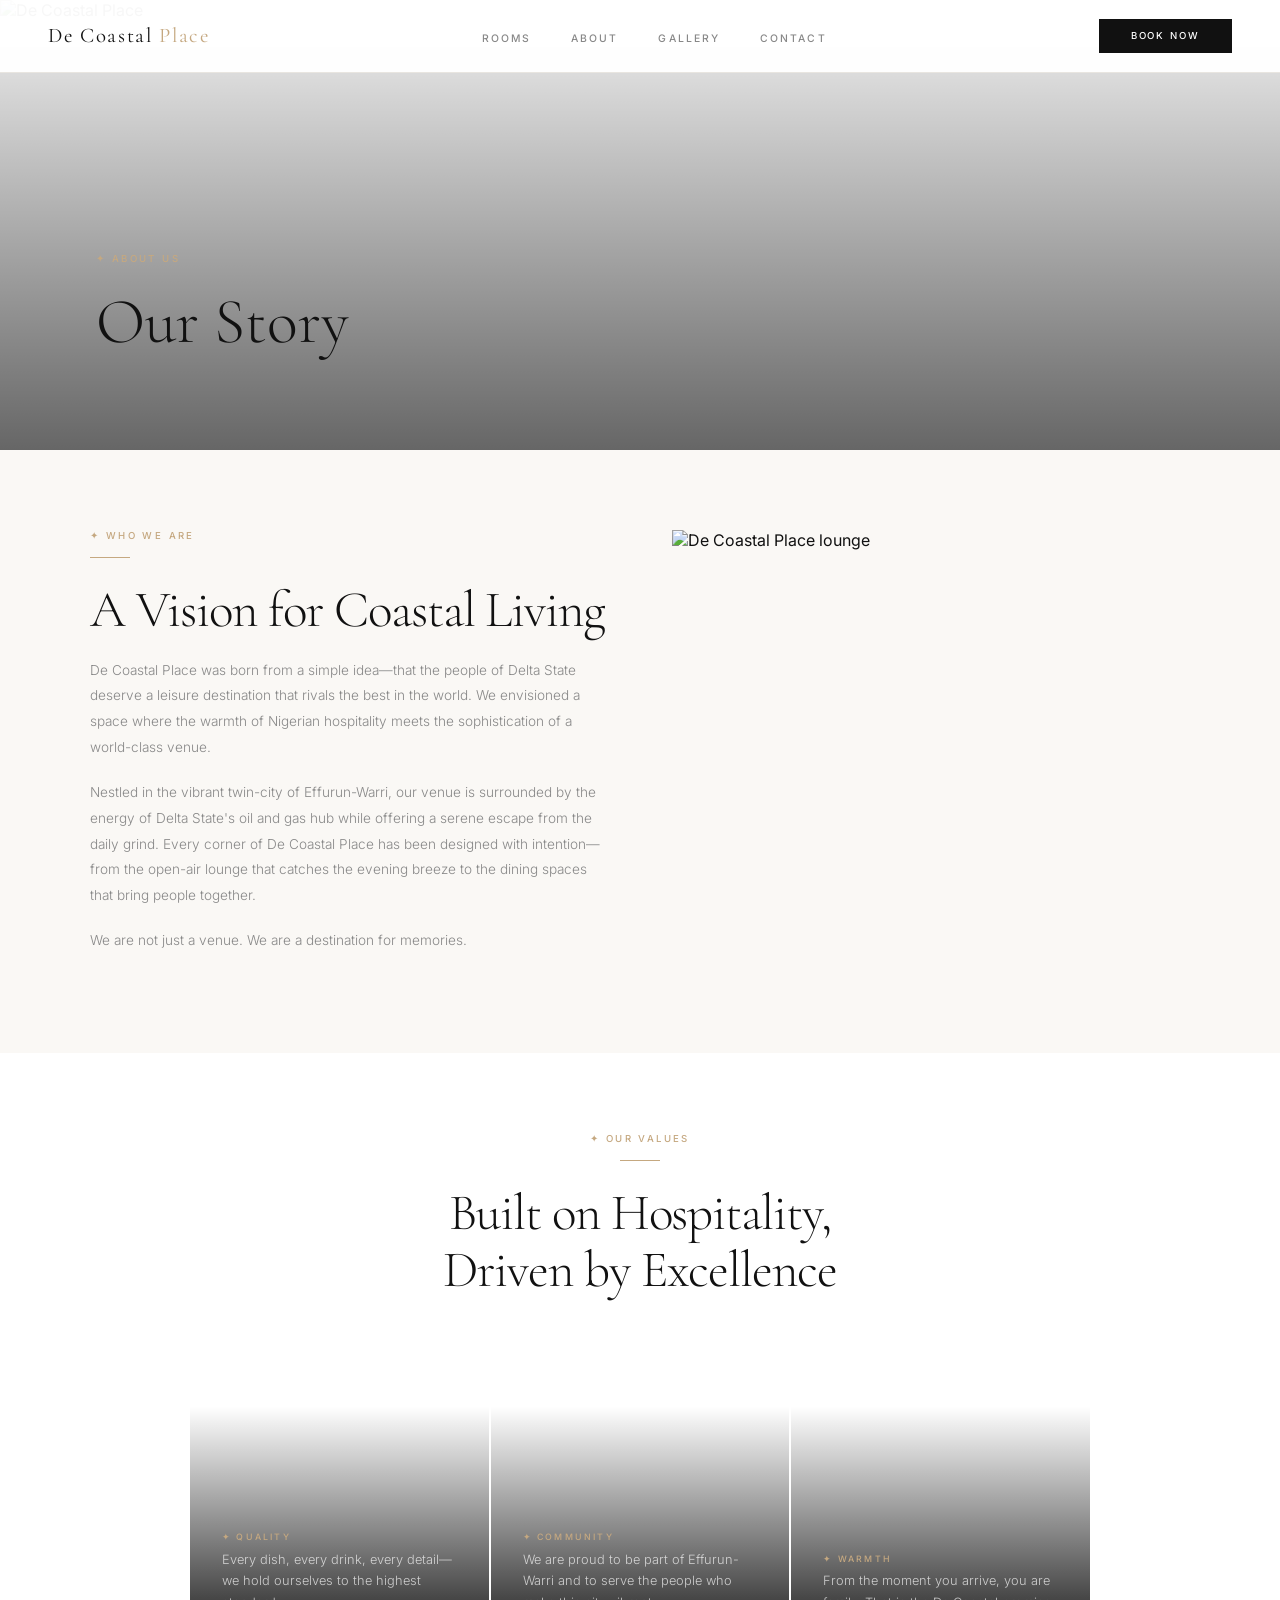
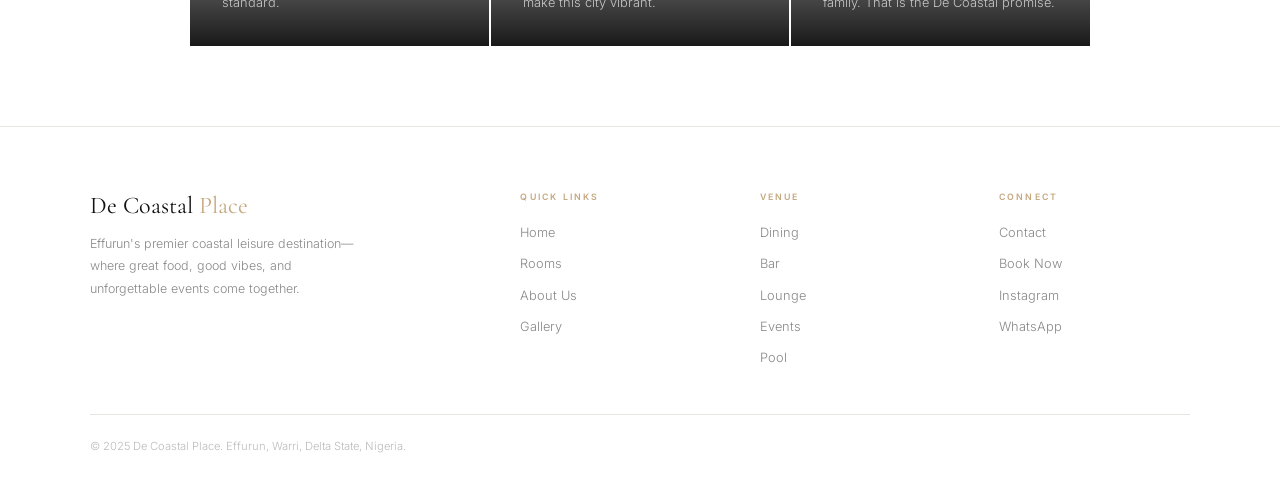
==== commit acfaff97: "Add rooms.html — Standard, Deluxe, Executive Suite; add Rooms to nav/footer on all 12 pages" ====
--- a/about.html
+++ b/about.html
@@ -13,9 +13,9 @@
 <nav>
   <a href="index.html" class="nav-logo">De Coastal<span> Place</span></a>
   <ul class="nav-links">
+    <li><a href="rooms.html">Rooms</a></li>
     <li><a href="about.html">About</a></li>
     <li><a href="gallery.html">Gallery</a></li>
-    <li><a href="experiences.html">Experiences</a></li>
     <li><a href="contact.html">Contact</a></li>
   </ul>
   <a href="booking.html" class="nav-cta">Book Now</a>
@@ -89,9 +89,9 @@
       <h4>Quick Links</h4>
       <ul>
         <li><a href="index.html">Home</a></li>
+        <li><a href="rooms.html">Rooms</a></li>
         <li><a href="about.html">About Us</a></li>
         <li><a href="gallery.html">Gallery</a></li>
-        <li><a href="experiences.html">Experiences</a></li>
       </ul>
     </div>
     <div class="footer-col">
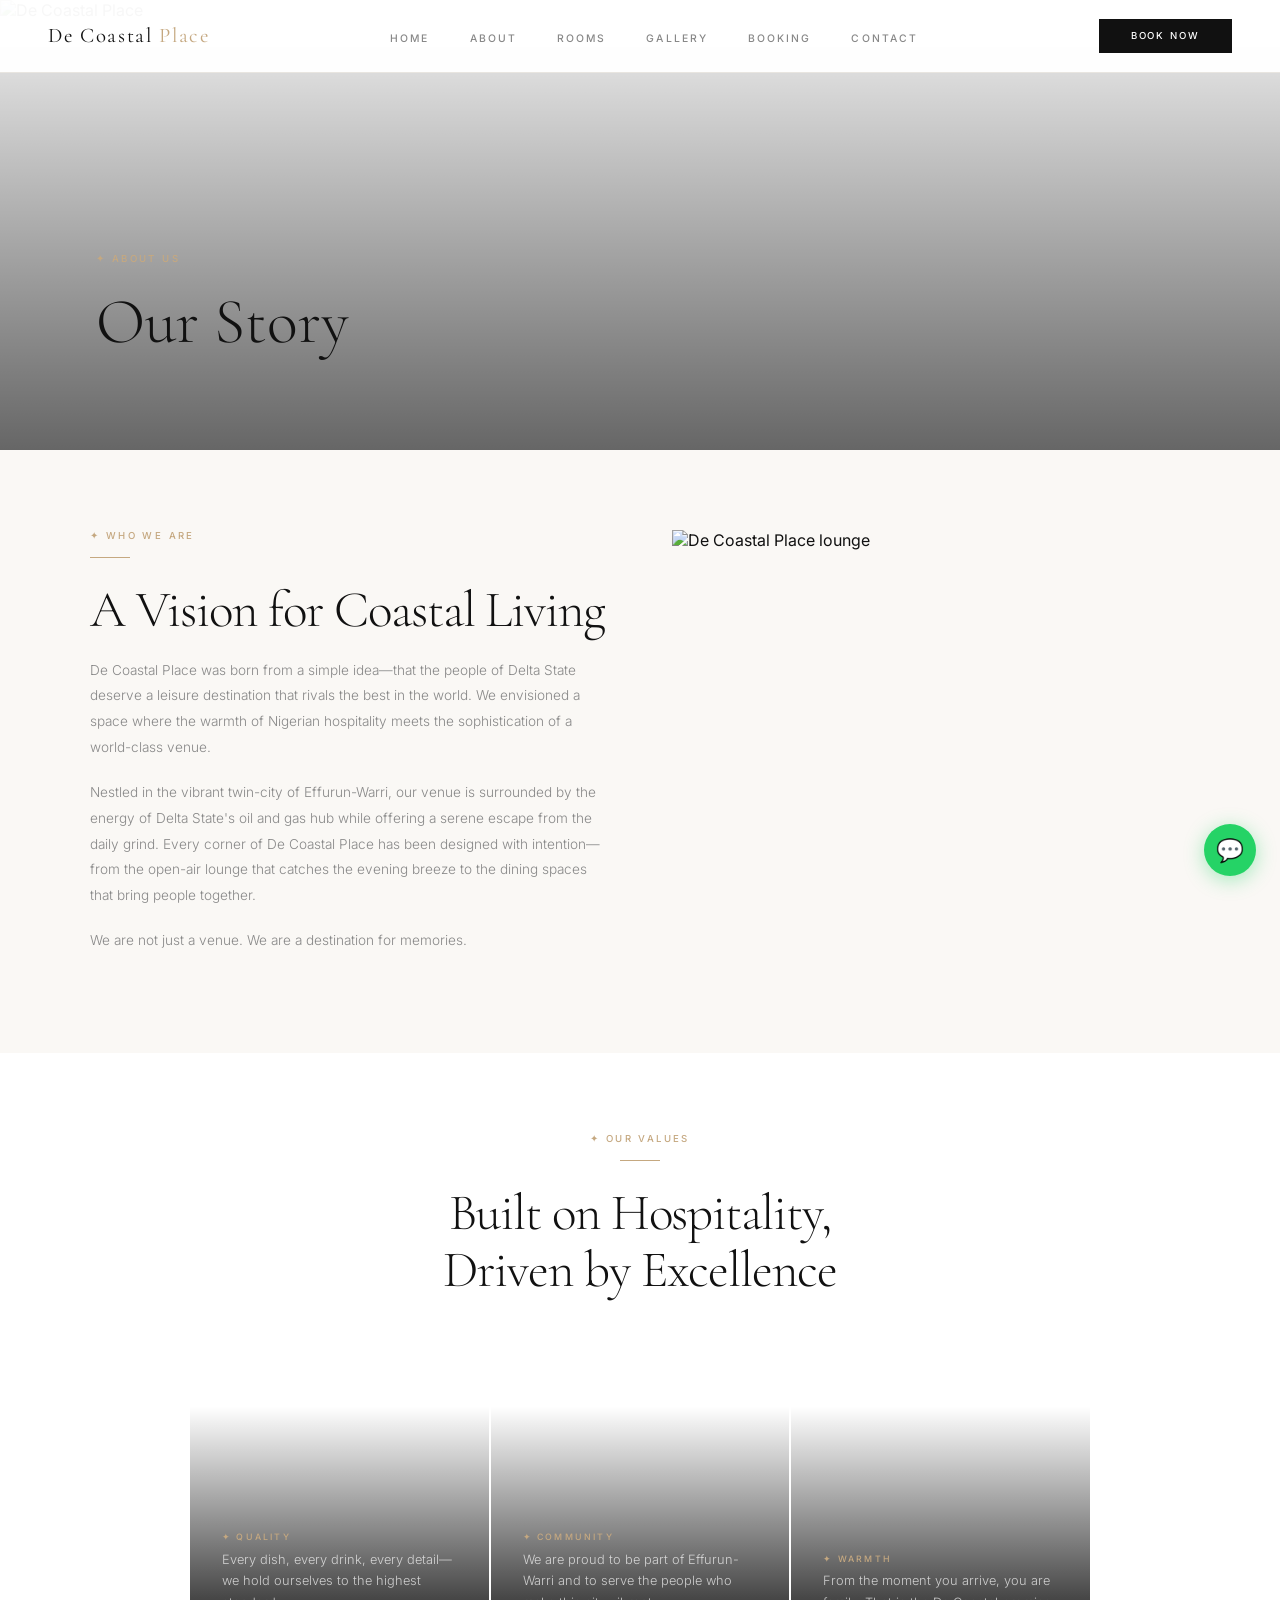
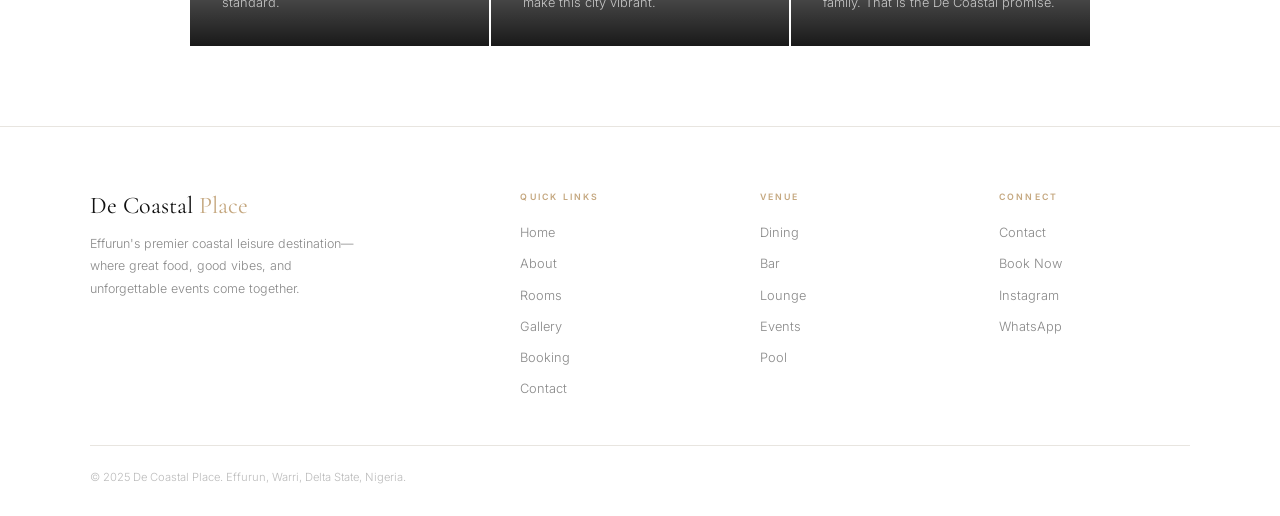
==== commit 7a2013b5: "Reorder nav: Home > About > Rooms > Gallery > Booking > Contact; add floating WhatsApp on all 12 pag" ====
--- a/about.html
+++ b/about.html
@@ -13,9 +13,11 @@
 <nav>
   <a href="index.html" class="nav-logo">De Coastal<span> Place</span></a>
   <ul class="nav-links">
+    <li><a href="index.html">Home</a></li>
+    <li><a href="about.html">About</a></li>
     <li><a href="rooms.html">Rooms</a></li>
-    <li><a href="about.html">About</a></li>
     <li><a href="gallery.html">Gallery</a></li>
+    <li><a href="booking.html">Booking</a></li>
     <li><a href="contact.html">Contact</a></li>
   </ul>
   <a href="booking.html" class="nav-cta">Book Now</a>
@@ -89,9 +91,11 @@
       <h4>Quick Links</h4>
       <ul>
         <li><a href="index.html">Home</a></li>
+        <li><a href="about.html">About</a></li>
         <li><a href="rooms.html">Rooms</a></li>
-        <li><a href="about.html">About Us</a></li>
         <li><a href="gallery.html">Gallery</a></li>
+        <li><a href="booking.html">Booking</a></li>
+        <li><a href="contact.html">Contact</a></li>
       </ul>
     </div>
     <div class="footer-col">
@@ -119,6 +123,7 @@
   </div>
 </footer>
 
+<a href="https://wa.me/2340000000000" class="whatsapp-float" target="_blank" rel="noopener noreferrer" aria-label="Chat on WhatsApp">&#x1F4AC;</a>
 <script src="script.js"></script>
 </body>
 </html>
--- a/style.css
+++ b/style.css
@@ -333,6 +333,18 @@
 .form-group textarea { min-height: 120px; resize: vertical; }
 
 /* ---- RESPONSIVE ---- */
+/* ---- FLOATING WHATSAPP ---- */
+.whatsapp-float {
+  position: fixed; bottom: 24px; right: 24px; z-index: 99;
+  width: 52px; height: 52px;
+  display: flex; align-items: center; justify-content: center;
+  background: #25D366; border-radius: 50%;
+  box-shadow: 0 4px 20px rgba(37,211,102,0.4);
+  text-decoration: none; font-size: 1.4rem;
+  transition: transform 0.2s;
+}
+.whatsapp-float:hover { transform: scale(1.1); }
+
 @media (max-width: 900px) {
   nav { padding: 1rem 1.5rem; }
   .nav-links {
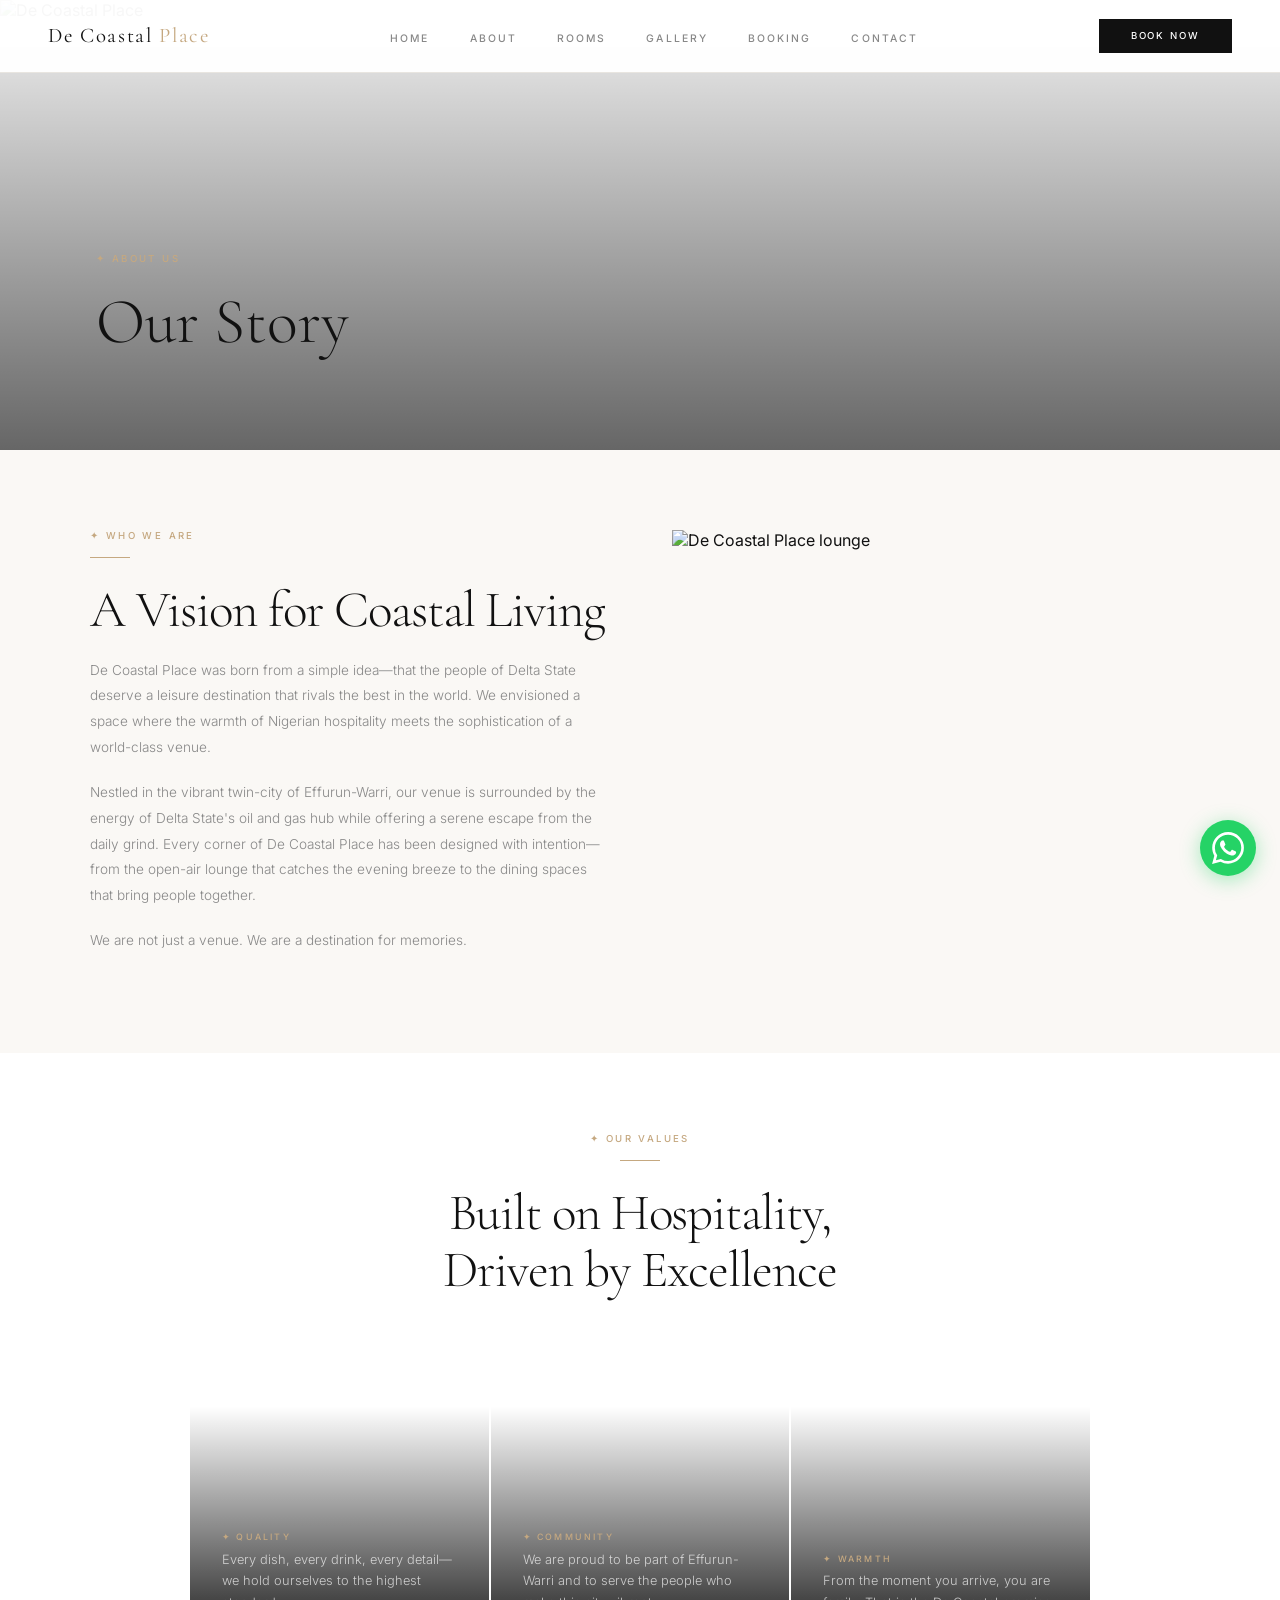
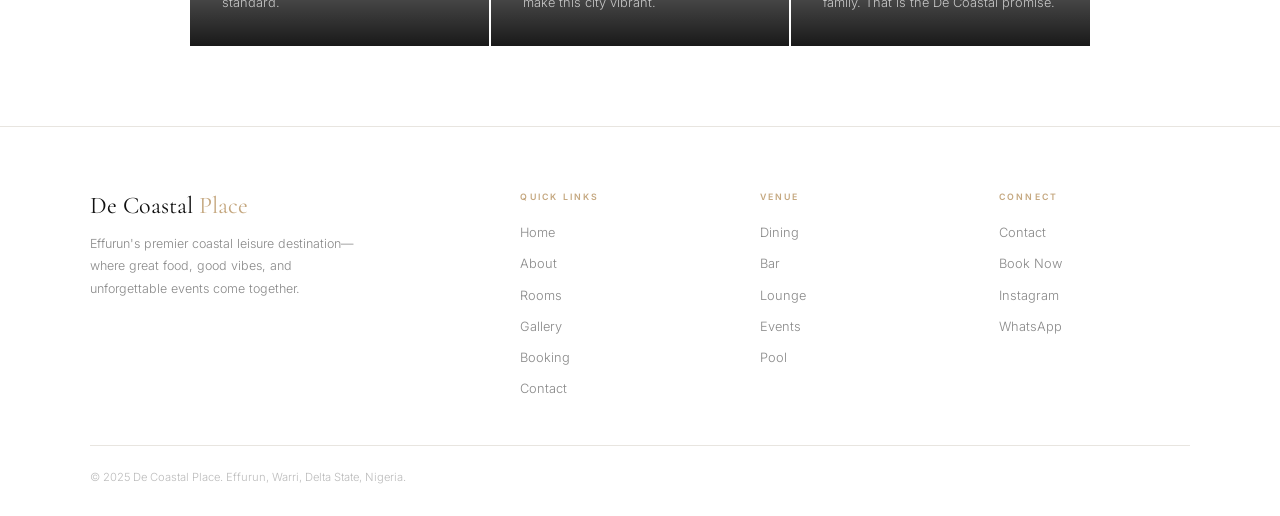
==== commit b2291de0: "Replace emoji WhatsApp icon with official WhatsApp SVG logo on all 12 pages" ====
--- a/about.html
+++ b/about.html
@@ -123,7 +123,9 @@
   </div>
 </footer>
 
-<a href="https://wa.me/2340000000000" class="whatsapp-float" target="_blank" rel="noopener noreferrer" aria-label="Chat on WhatsApp">&#x1F4AC;</a>
+<a href="https://wa.me/2340000000000" class="whatsapp-float" target="_blank" rel="noopener noreferrer" aria-label="Chat on WhatsApp">
+  <svg viewBox="0 0 24 24" xmlns="http://www.w3.org/2000/svg"><path d="M17.472 14.382c-.297-.149-1.758-.867-2.03-.967-.273-.099-.471-.148-.67.15-.197.297-.767.966-.94 1.164-.173.199-.347.223-.644.075-.297-.15-1.255-.463-2.39-1.475-.883-.788-1.48-1.761-1.653-2.059-.173-.297-.018-.458.13-.606.134-.133.298-.347.446-.52.149-.174.198-.298.298-.497.099-.198.05-.371-.025-.52-.075-.149-.669-1.612-.916-2.207-.242-.579-.487-.5-.669-.51-.173-.008-.371-.01-.57-.01-.198 0-.52.074-.792.372-.272.297-1.04 1.016-1.04 2.479 0 1.462 1.065 2.875 1.213 3.074.149.198 2.096 3.2 5.077 4.487.709.306 1.262.489 1.694.625.712.227 1.36.195 1.871.118.571-.085 1.758-.719 2.006-1.413.248-.694.248-1.289.173-1.413-.074-.124-.272-.198-.57-.347m-5.421 7.403h-.004a9.87 9.87 0 01-5.031-1.378l-.361-.214-3.741.982.998-3.648-.235-.374a9.86 9.86 0 01-1.51-5.26c.001-5.45 4.436-9.884 9.888-9.884 2.64 0 5.122 1.03 6.988 2.898a9.825 9.825 0 012.893 6.994c-.003 5.45-4.437 9.884-9.885 9.884m8.413-18.297A11.815 11.815 0 0012.05 0C5.495 0 .16 5.335.157 11.892c0 2.096.547 4.142 1.588 5.945L.057 24l6.305-1.654a11.882 11.882 0 005.683 1.448h.005c6.554 0 11.89-5.335 11.893-11.893a11.821 11.821 0 00-3.48-8.413z"/></svg>
+</a>
 <script src="script.js"></script>
 </body>
 </html>
--- a/style.css
+++ b/style.css
@@ -336,14 +336,16 @@
 /* ---- FLOATING WHATSAPP ---- */
 .whatsapp-float {
   position: fixed; bottom: 24px; right: 24px; z-index: 99;
-  width: 52px; height: 52px;
+  width: 56px; height: 56px;
   display: flex; align-items: center; justify-content: center;
   background: #25D366; border-radius: 50%;
   box-shadow: 0 4px 20px rgba(37,211,102,0.4);
-  text-decoration: none; font-size: 1.4rem;
+  text-decoration: none;
   transition: transform 0.2s;
+  padding: 12px;
 }
 .whatsapp-float:hover { transform: scale(1.1); }
+.whatsapp-float svg { width: 100%; height: 100%; display: block; fill: #FFFFFF; }
 
 @media (max-width: 900px) {
   nav { padding: 1rem 1.5rem; }
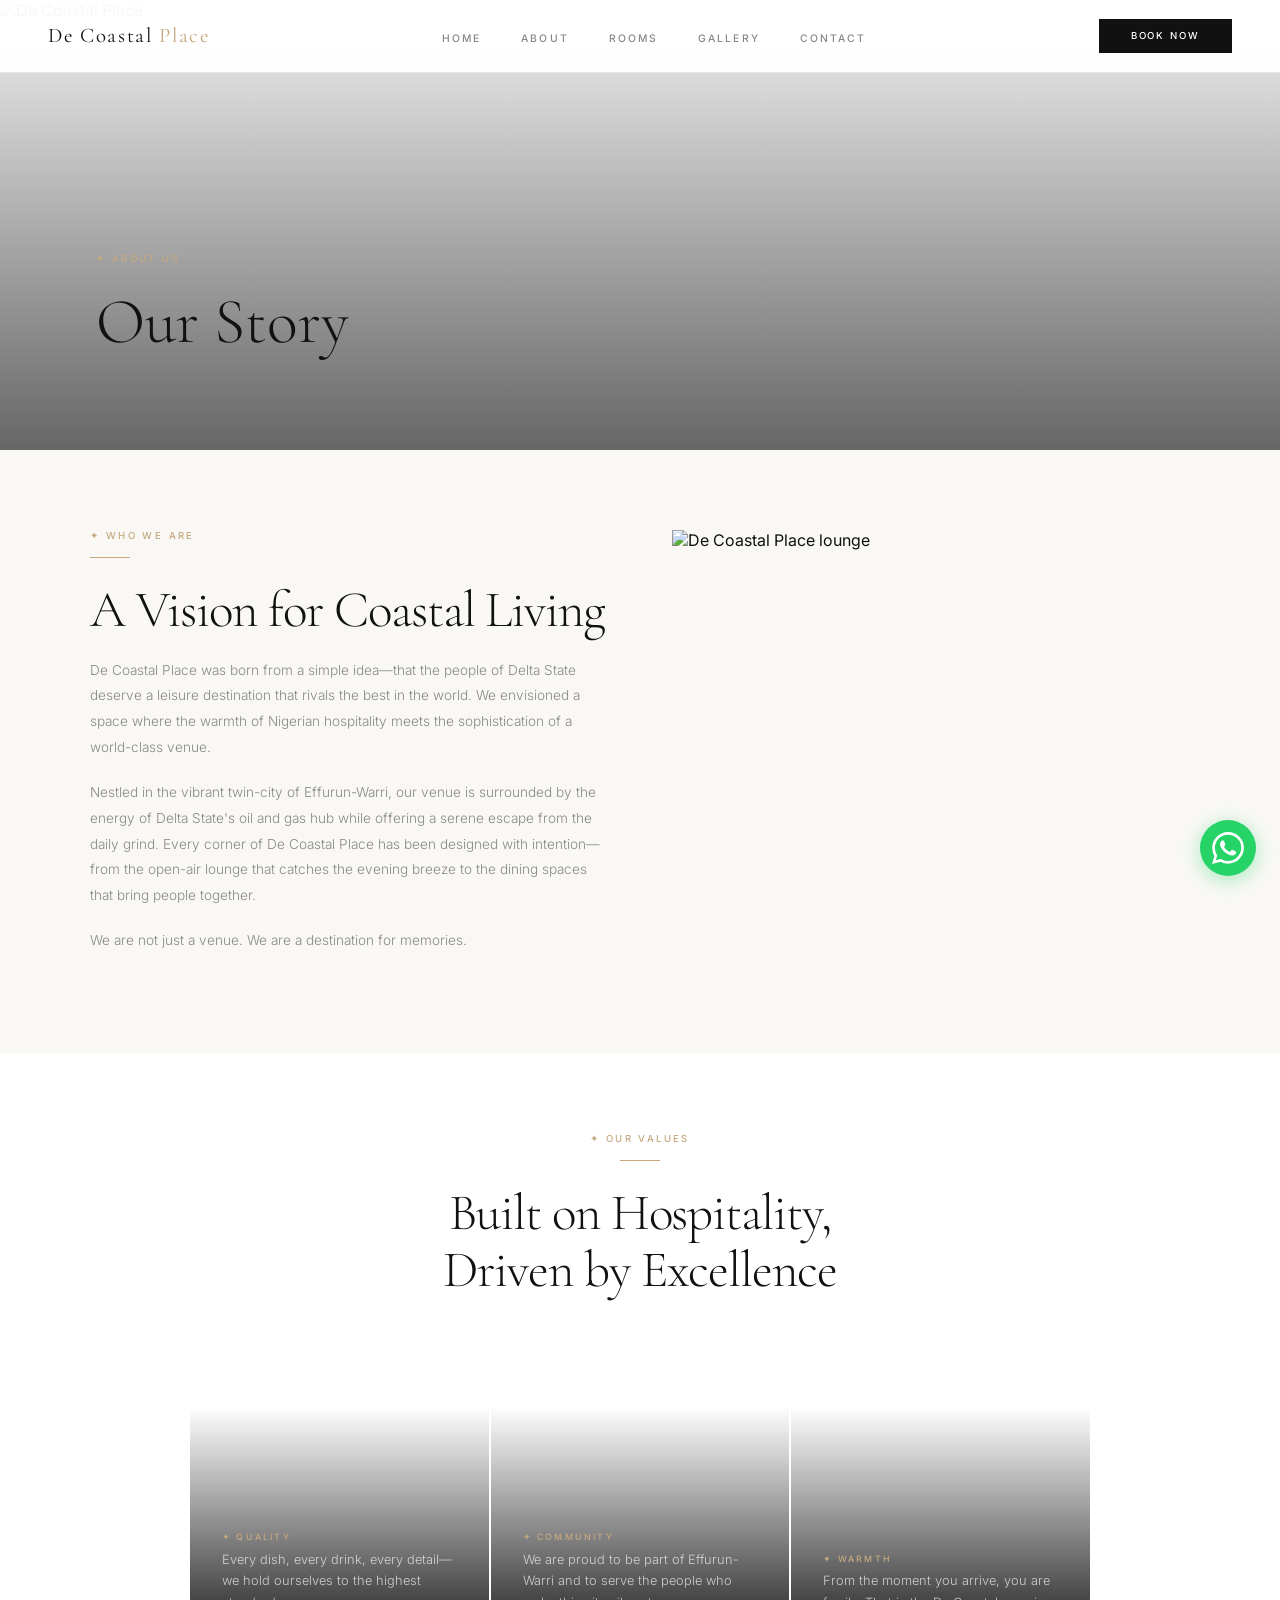
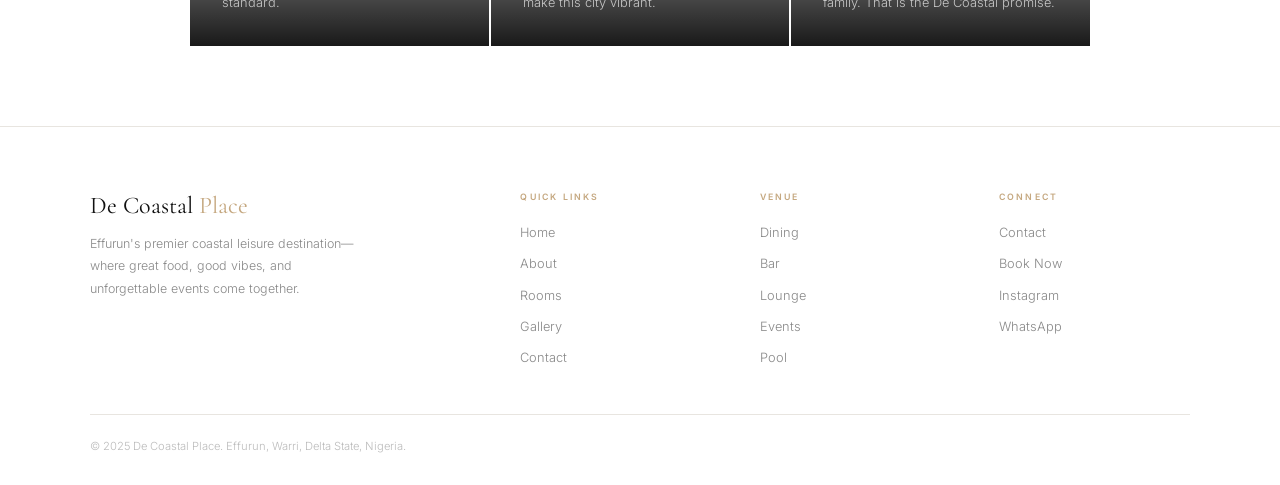
==== commit b63313f3: "Add success screen to Step 3 with payment box, receipt WhatsApp, confirm note; remove Booking from n" ====
--- a/about.html
+++ b/about.html
@@ -17,7 +17,6 @@
     <li><a href="about.html">About</a></li>
     <li><a href="rooms.html">Rooms</a></li>
     <li><a href="gallery.html">Gallery</a></li>
-    <li><a href="booking.html">Booking</a></li>
     <li><a href="contact.html">Contact</a></li>
   </ul>
   <a href="booking.html" class="nav-cta">Book Now</a>
@@ -94,7 +93,6 @@
         <li><a href="about.html">About</a></li>
         <li><a href="rooms.html">Rooms</a></li>
         <li><a href="gallery.html">Gallery</a></li>
-        <li><a href="booking.html">Booking</a></li>
         <li><a href="contact.html">Contact</a></li>
       </ul>
     </div>
--- a/style.css
+++ b/style.css
@@ -7,6 +7,7 @@
   --gold: #C5A880;
   --gold-light: #D4BC9E;
   --gold-dark: #A88B6A;
+  --green: #12A139;
   --muted: #888888;
   --muted-light: #BBBBBB;
   --border: #E8E5E0;
@@ -346,6 +347,157 @@
 }
 .whatsapp-float:hover { transform: scale(1.1); }
 .whatsapp-float svg { width: 100%; height: 100%; display: block; fill: #FFFFFF; }
+
+/* ---- BOOKING WIZARD ---- */
+.booking-wizard { max-width: 860px; margin: 0 auto; }
+
+.booking-steps {
+  display: flex; align-items: center; justify-content: center;
+  gap: 0; margin-bottom: 3rem; padding: 0 2rem;
+  position: relative;
+}
+.step-item { display: flex; align-items: center; flex: 1; position: relative; }
+.step-item:last-child { flex: 0; }
+.step-circle {
+  width: 36px; height: 36px; border-radius: 50%;
+  display: flex; align-items: center; justify-content: center;
+  font-family: var(--font-sans); font-size: 0.75rem; font-weight: 600;
+  border: 1.5px solid var(--border); color: var(--muted);
+  background: var(--white); position: relative; z-index: 2;
+  transition: all 0.3s; flex-shrink: 0;
+}
+.step-item.active .step-circle { border-color: var(--gold); background: var(--gold); color: var(--white); }
+.step-item.completed .step-circle { border-color: var(--green); background: var(--green); color: var(--white); }
+.step-line {
+  flex: 1; height: 1.5px; background: var(--border);
+  margin: 0 12px; transition: background 0.3s;
+}
+.step-item.completed .step-line { background: var(--green); }
+.step-item.active .step-line { background: var(--gold); }
+.step-label {
+  position: absolute; top: 44px; left: 50%; transform: translateX(-50%);
+  font-family: var(--font-sans); font-size: 0.6rem; font-weight: 500;
+  letter-spacing: 0.1em; text-transform: uppercase; white-space: nowrap;
+  color: var(--muted); transition: color 0.3s;
+}
+.step-item.active .step-label { color: var(--gold); }
+.step-item.completed .step-label { color: var(--green); }
+
+.step-panel { display: none; }
+.step-panel.active { display: block; animation: fadeUp 0.35s ease; }
+
+.step-nav {
+  display: flex; justify-content: space-between; align-items: center;
+  margin-top: 2.5rem; padding-top: 1.5rem; border-top: 1px solid var(--border);
+}
+.btn-next, .btn-back, .btn-confirm {
+  font-family: var(--font-sans);
+  font-size: 0.6rem; font-weight: 600; letter-spacing: 0.2em; text-transform: uppercase;
+  padding: 0.8rem 2rem; cursor: pointer; transition: all 0.2s; border: none;
+}
+.btn-next { background: var(--gold); color: var(--white); }
+.btn-next:disabled { opacity: 0.35; cursor: not-allowed; }
+.btn-next:hover:not(:disabled) { background: var(--gold-dark); }
+.btn-back { background: transparent; color: var(--muted); border: 1px solid var(--border); }
+.btn-back:hover { border-color: var(--onyx); color: var(--onyx); }
+.btn-confirm { background: var(--green); color: var(--white); }
+.btn-confirm:hover { background: #0E852E; }
+
+/* Date inputs */
+.date-row { display: grid; grid-template-columns: 1fr 1fr; gap: 1rem; }
+.date-row .form-group label { font-family: var(--font-sans); font-size: 0.6rem; font-weight: 600; letter-spacing: 0.2em; text-transform: uppercase; color: var(--gold); display: block; margin-bottom: 0.4rem; }
+.date-row .form-group input, .form-group select {
+  width: 100%; padding: 0.8rem 1rem;
+  font-family: var(--font-serif); font-size: 0.9rem;
+  border: 1px solid var(--border); background: var(--white);
+  color: var(--onyx); outline: none;
+}
+.date-row .form-group input:focus, .form-group select:focus { border-color: var(--gold); }
+
+.nights-display {
+  text-align: center; padding: 0.8rem; margin-top: 0.5rem;
+  font-family: var(--font-sans); font-size: 0.78rem; color: var(--muted);
+  background: var(--bg-warm); border: 1px solid var(--border);
+}
+.nights-display strong { color: var(--onyx); font-family: var(--font-serif); font-size: 1.1rem; }
+
+/* Selectable room cards */
+.room-grid { display: grid; grid-template-columns: repeat(3, 1fr); gap: 1px; margin-top: 1.5rem; }
+.room-card {
+  border: 1px solid var(--border); cursor: pointer;
+  transition: border-color 0.2s, box-shadow 0.2s; position: relative;
+}
+.room-card:hover { border-color: var(--gold); }
+.room-card.selected { border-color: var(--gold); box-shadow: 0 0 0 1px var(--gold); }
+.room-card-img { height: 160px; overflow: hidden; }
+.room-card-img img { width: 100%; height: 100%; object-fit: cover; display: block; }
+.room-card-body { padding: 1.2rem; }
+.room-card-badge {
+  display: inline-block;
+  font-family: var(--font-sans); font-size: 0.5rem; font-weight: 600;
+  letter-spacing: 0.15em; text-transform: uppercase;
+  background: var(--gold); color: var(--white);
+  padding: 0.2rem 0.7rem; margin-bottom: 0.5rem;
+}
+.room-card-name { font-family: var(--font-serif); font-size: 1.1rem; margin-bottom: 0.2rem; }
+.room-card-avail { font-family: var(--font-sans); font-size: 0.6rem; color: var(--green); font-weight: 500; margin-bottom: 0.6rem; display: block; }
+.room-card-price { font-family: var(--font-serif); font-size: 1.2rem; color: var(--gold); margin-bottom: 0.6rem; }
+.room-card-price span { font-family: var(--font-sans); font-size: 0.6rem; color: var(--muted); }
+.room-card-details { display: flex; gap: 0.8rem; margin-bottom: 0.6rem; }
+.room-card-details span { font-family: var(--font-sans); font-size: 0.65rem; color: var(--muted); }
+.room-card-tags { display: flex; flex-wrap: wrap; gap: 0.3rem; margin-bottom: 0.8rem; }
+.room-card-tags span {
+  font-family: var(--font-sans); font-size: 0.55rem; font-weight: 500;
+  padding: 0.15rem 0.5rem; border: 0.5px solid var(--border); color: var(--muted);
+}
+.room-card .btn-select {
+  display: block; width: 100%; text-align: center;
+  font-family: var(--font-sans); font-size: 0.55rem; font-weight: 600;
+  letter-spacing: 0.15em; text-transform: uppercase;
+  padding: 0.65rem; cursor: pointer; border: none;
+  background: var(--onyx); color: var(--white); transition: background 0.2s;
+}
+.room-card .btn-select:hover { background: var(--onyx-light); }
+.room-card.selected .btn-select { background: var(--green); }
+.room-card.selected .btn-select::after { content: " \2713"; }
+
+/* Confirmation note */
+.confirm-note {
+  margin-top: 1rem; padding: 0.8rem 1rem;
+  background: #E8F5E9; border: 1px solid #A5D6A7;
+  font-family: var(--font-sans); font-size: 0.72rem; color: #2E7D32; line-height: 1.6;
+}
+
+/* Success screen (inline, not overlay) */
+.success-screen { display: none; }
+.success-screen.show { display: block; animation: fadeUp 0.4s ease; }
+.success-check { font-size: 3.5rem; margin-bottom: 1rem; }
+.success-screen h2 { font-family: var(--font-serif); font-size: 2rem; font-weight: 300; margin-bottom: 0.8rem; }
+.success-screen .success-msg { font-family: var(--font-sans); font-size: 0.85rem; color: var(--muted); line-height: 1.8; margin-bottom: 1.5rem; }
+
+.payment-box {
+  background: #1A1D24; padding: 1.5rem; margin-bottom: 1.5rem;
+  text-align: left;
+}
+.payment-box h4 { font-family: var(--font-serif); font-size: 1rem; color: var(--gold); margin-bottom: 1rem; text-align: center; }
+.payment-row { display: flex; justify-content: space-between; padding: 0.5rem 0; border-bottom: 1px solid rgba(255,255,255,0.08); font-family: var(--font-sans); font-size: 0.78rem; color: rgba(255,255,255,0.6); }
+.payment-row:last-child { border-bottom: none; }
+.payment-row .pay-label { }
+.payment-row .pay-value { color: var(--white); font-weight: 500; }
+.payment-instr { font-family: var(--font-sans); font-size: 0.68rem; color: rgba(255,255,255,0.4); text-align: center; margin-top: 0.8rem; font-style: italic; }
+.payment-demo-note { font-family: var(--font-sans); font-size: 0.6rem; color: rgba(255,255,255,0.3); text-align: center; margin-top: 0.3rem; }
+
+.success-actions { display: flex; gap: 0.8rem; flex-wrap: wrap; margin-top: 1.5rem; }
+.success-actions .btn-primary { border: none; font-size: 0.55rem; padding: 0.7rem 1.4rem; text-decoration: none; display: inline-block; }
+.success-actions .btn-ghost { border: 1px solid var(--border); color: var(--onyx); font-size: 0.55rem; padding: 0.7rem 1.4rem; text-decoration: none; display: inline-block; }
+
+/* Summary card */
+.summary-card { border: 1px solid var(--border); padding: 1.5rem; margin-bottom: 1rem; }
+.summary-card h4 { font-family: var(--font-serif); font-size: 1.1rem; margin-bottom: 1rem; }
+.summary-row { display: flex; justify-content: space-between; padding: 0.5rem 0; border-bottom: 1px solid var(--border); font-family: var(--font-sans); font-size: 0.8rem; color: var(--muted); }
+.summary-row:last-child { border-bottom: none; border-top: 2px solid var(--gold); margin-top: 0.5rem; padding-top: 0.8rem; font-weight: 600; color: var(--onyx); }
+.summary-row .label { }
+.summary-row .value { color: var(--onyx); font-weight: 500; }
 
 @media (max-width: 900px) {
   nav { padding: 1rem 1.5rem; }
@@ -361,10 +513,6 @@
   .hero, .page-hero { min-height: 520px; }
   .hero-content, .page-hero .hero-content { padding-left: 1.5rem; padding-right: 1.5rem; }
   section { padding: 4rem 1.5rem; }
-  .booking-bar { padding: 0 1.5rem; }
-  .booking-inner { grid-template-columns: 1fr; border: 1px solid var(--border); }
-  .booking-field { border-right: none; border-bottom: 1px solid var(--border); }
-  .booking-submit { padding: 1.2rem; }
   .about-grid, .loc-grid, .content-grid { grid-template-columns: 1fr; gap: 2.5rem; }
   .about-images { height: 280px; }
   .gallery-grid { grid-template-columns: 1fr 1fr; }
@@ -375,6 +523,10 @@
   .test-grid { grid-template-columns: 1fr; }
   .footer-inner { grid-template-columns: 1fr 1fr; gap: 2rem; }
   .footer-bottom { flex-direction: column; gap: 0.5rem; text-align: center; }
+  .room-grid { grid-template-columns: 1fr; }
+  .date-row { grid-template-columns: 1fr; }
+  .step-label { font-size: 0.5rem; }
+  .booking-steps { padding: 0 1rem; }
 }
 
 @media (max-width: 600px) {
